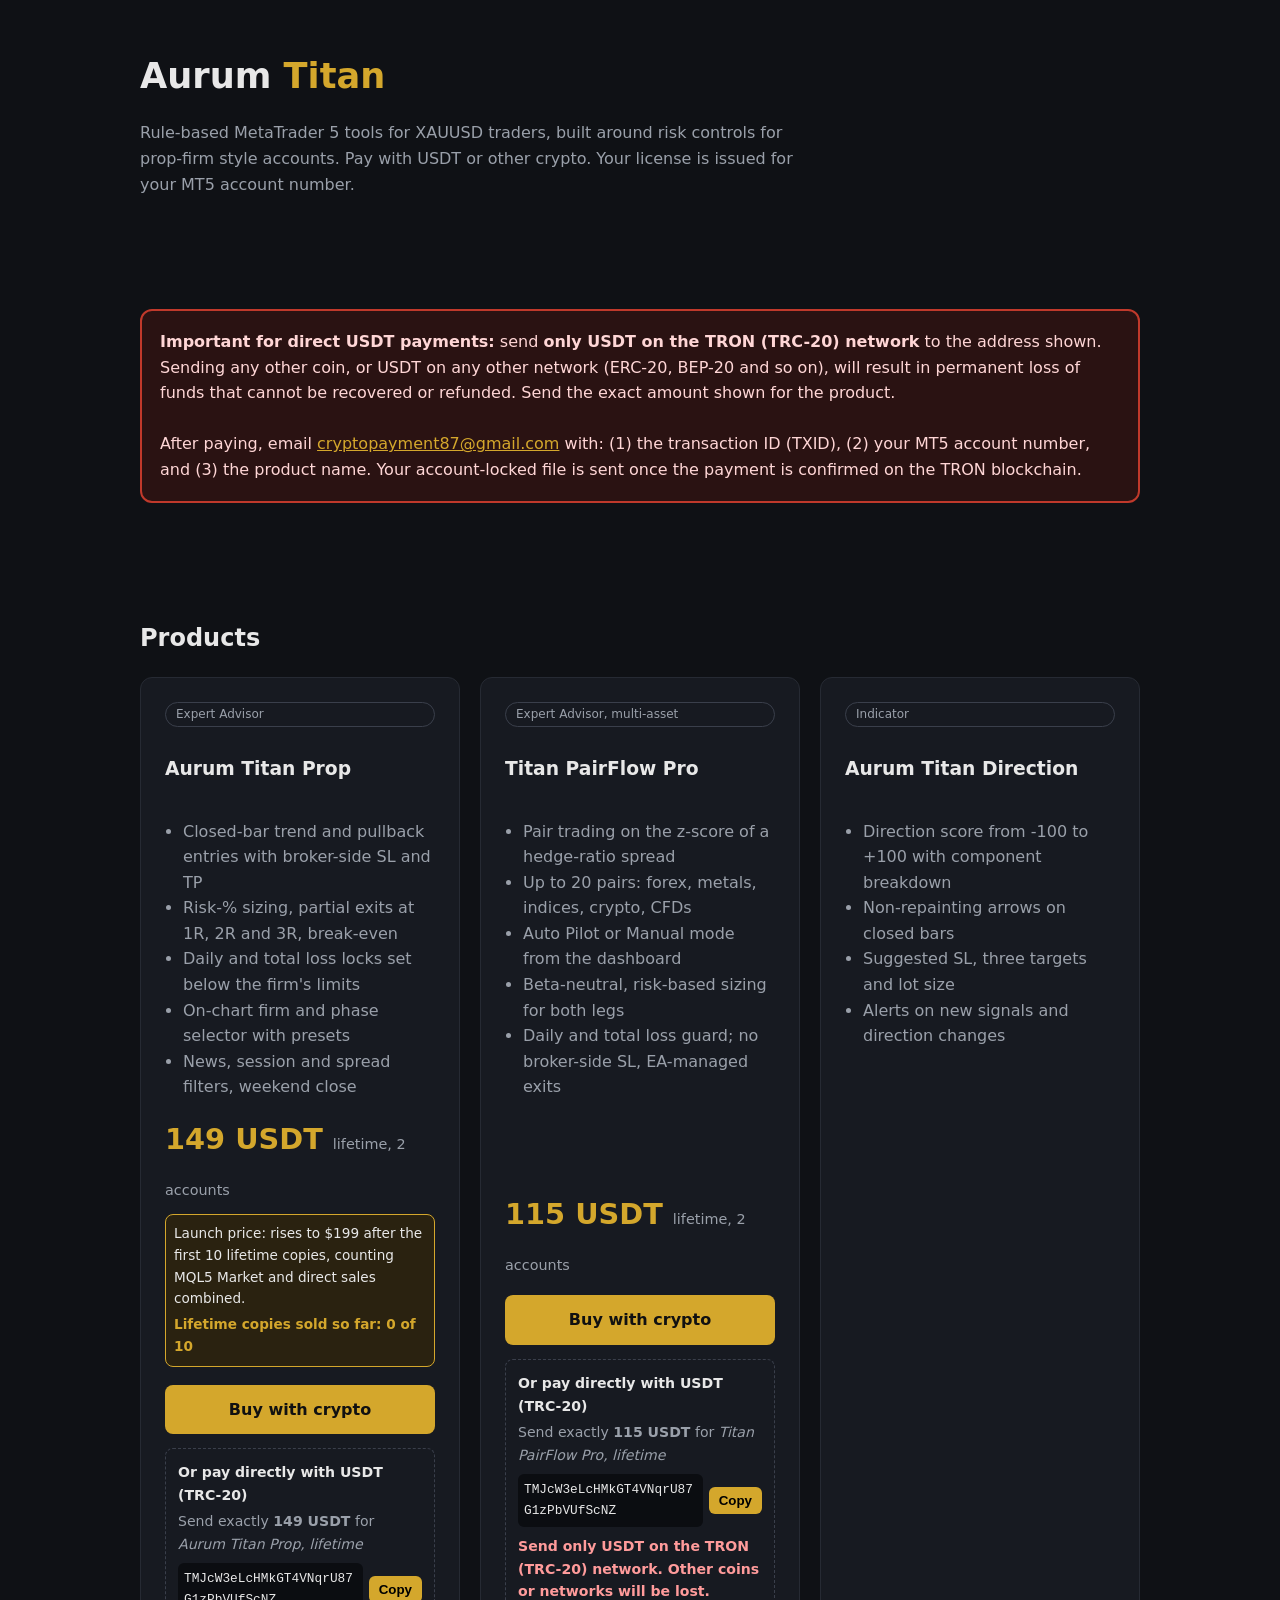
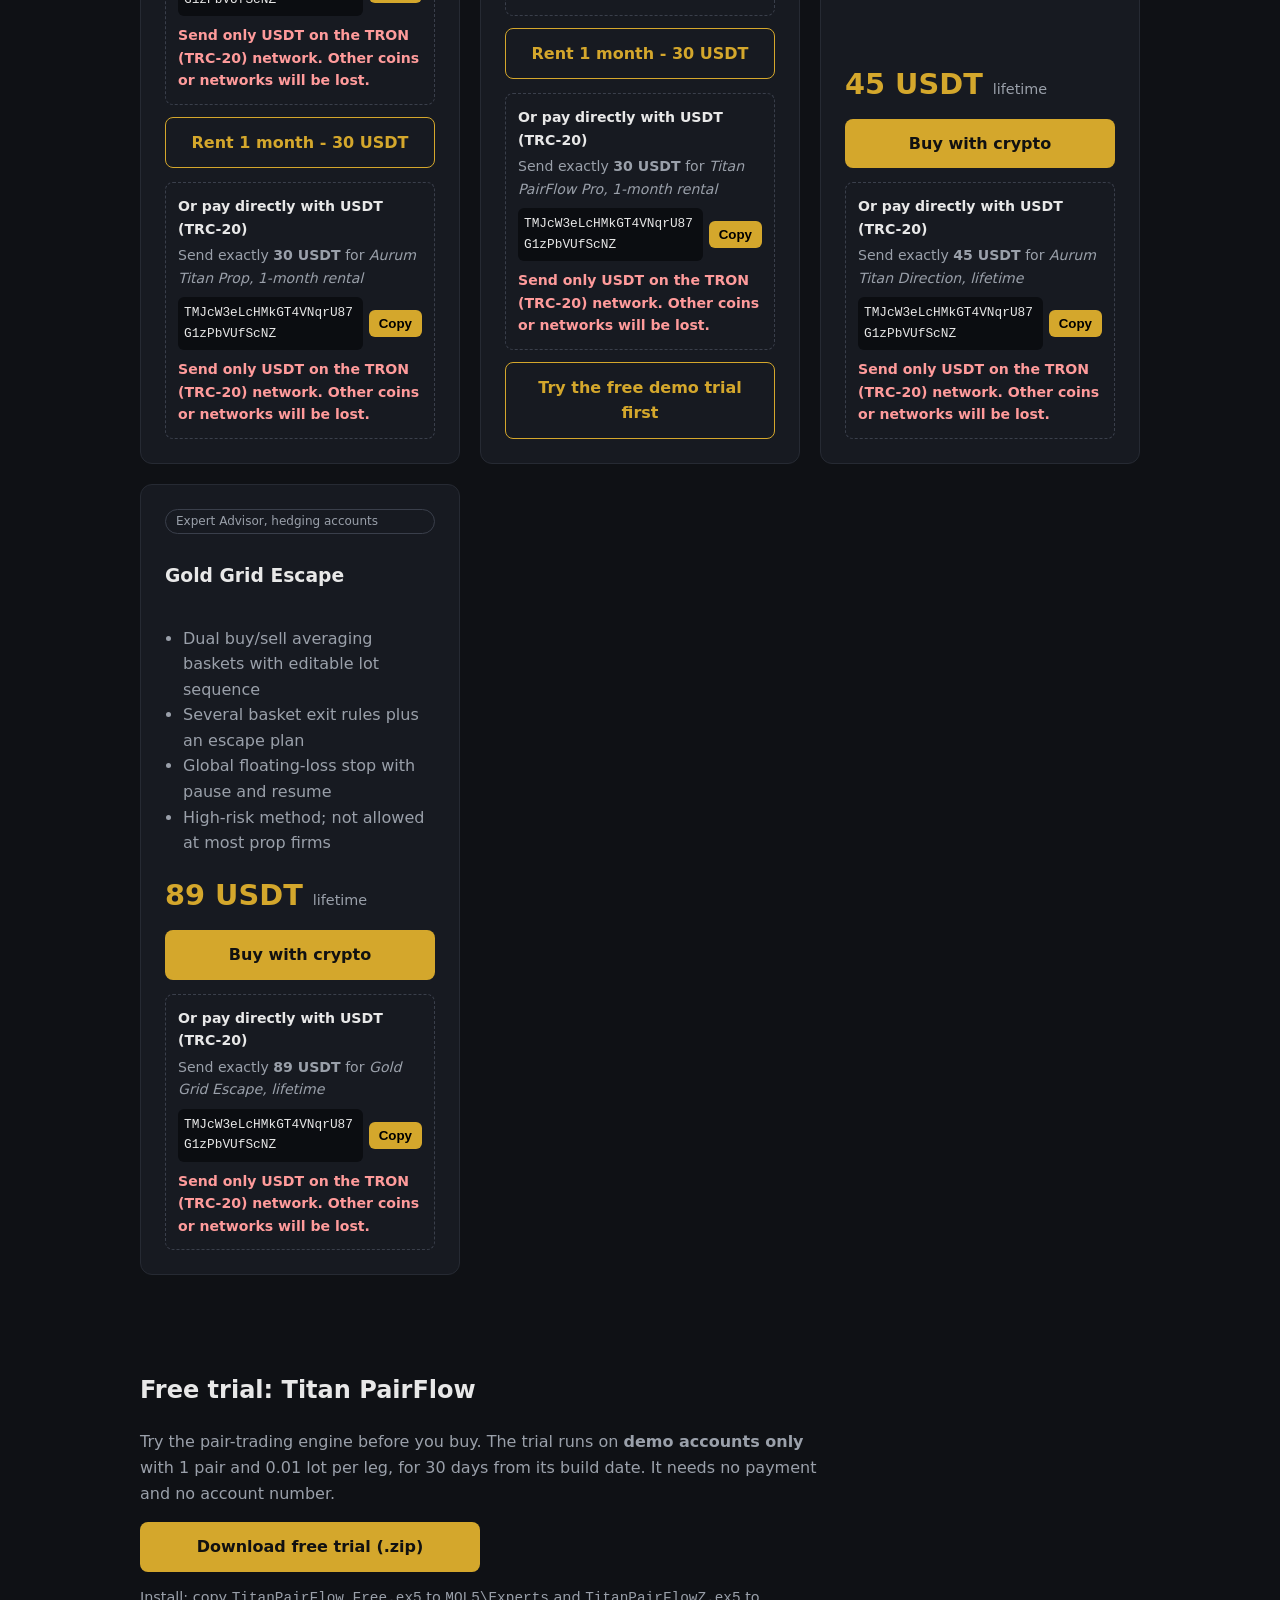
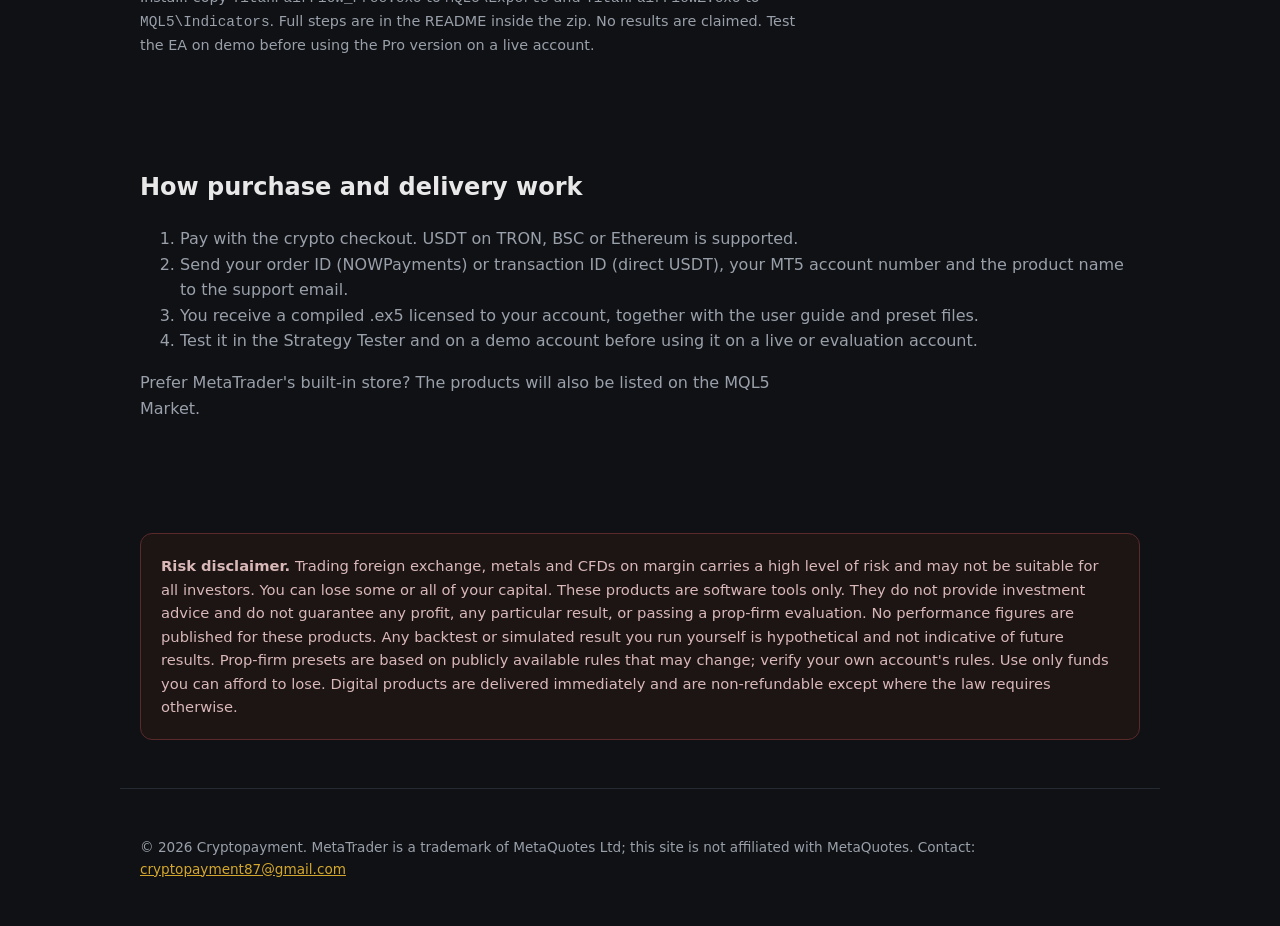
==== index.html @ 3c19d35d "Landing page: Aurum Titan and Titan PairFlow, free trial download" ====
<!DOCTYPE html>
<html lang="en">
<head>
<meta charset="utf-8">
<meta name="viewport" content="width=device-width, initial-scale=1">
<title>Aurum Titan - MetaTrader 5 tools for XAUUSD</title>
<style>
 :root{--bg:#0f1115;--card:#171a21;--gold:#d4a72c;--text:#e8e8e8;--muted:#9aa0aa}
 *{box-sizing:border-box}body{margin:0;font-family:system-ui,-apple-system,Segoe UI,Roboto,sans-serif;background:var(--bg);color:var(--text);line-height:1.6}
 header,section,footer{max-width:1040px;margin:0 auto;padding:48px 20px}
 h1{font-size:2.2rem;margin:0 0 12px}h1 span{color:var(--gold)}h2{margin-top:0}
 .lead{color:var(--muted);max-width:680px}
 .grid{display:grid;grid-template-columns:repeat(auto-fit,minmax(280px,1fr));gap:20px}
 .card{background:var(--card);border:1px solid #262a33;border-radius:12px;padding:24px;display:flex;flex-direction:column}
 .card ul{padding-left:18px;color:var(--muted);flex:1}
 .price{font-size:1.8rem;font-weight:700;color:var(--gold)}.price small{font-size:.9rem;color:var(--muted);font-weight:400}
 .btn{display:block;text-align:center;background:var(--gold);color:#111;font-weight:700;padding:12px;border-radius:8px;text-decoration:none;margin-top:12px}
 .btn.alt{background:transparent;border:1px solid var(--gold);color:var(--gold)}
 .tag{display:inline-block;font-size:.75rem;border:1px solid #3a3f4b;border-radius:99px;padding:2px 10px;color:var(--muted);margin-bottom:8px}
 ol{color:var(--muted)}.risk{background:#1d1414;border:1px solid #5a2a2a;border-radius:12px;padding:20px;color:#d9b8b8;font-size:.92rem}
 footer{color:var(--muted);font-size:.85rem;border-top:1px solid #262a33}

 .usdt{margin-top:14px;padding:12px;border:1px dashed #3a3f4b;border-radius:8px;font-size:.88rem;color:var(--muted)}
 .usdt-h{color:var(--text);font-weight:700;margin-bottom:4px}
 .addr{display:flex;gap:6px;align-items:center;margin:8px 0}
 .addr code{flex:1;word-break:break-all;background:#0b0d11;padding:6px;border-radius:6px;color:var(--text);font-size:.8rem}
 .copy{background:var(--gold);border:0;border-radius:6px;padding:6px 10px;font-weight:700;cursor:pointer}
 .usdt-warn{color:#ff9b9b;font-weight:600}
 .warnbox{background:#2a1212;border:2px solid #c0392b;border-radius:12px;padding:18px;color:#ffd6d6;margin-bottom:20px}
 .launch{font-size:.85rem;color:var(--text);background:#2a2210;border:1px solid var(--gold);border-radius:8px;padding:8px;margin:6px 0}
 .sold{display:block;color:var(--gold);font-weight:700;margin-top:4px}
</style>
</head>
<body>
<header>
 <h1>Aurum <span>Titan</span></h1>
 <p class="lead">Rule-based MetaTrader 5 tools for XAUUSD traders, built around risk controls for prop-firm style accounts. Pay with USDT or other crypto. Your license is issued for your MT5 account number.</p>
</header>

<section>
 <div class="warnbox">
  <strong>Important for direct USDT payments:</strong> send <strong>only USDT on the TRON (TRC-20) network</strong> to the address shown. Sending any other coin, or USDT on any other network (ERC-20, BEP-20 and so on), will result in permanent loss of funds that cannot be recovered or refunded. Send the exact amount shown for the product.
  <br><br>After paying, email <a href="mailto:cryptopayment87@gmail.com" style="color:var(--gold)">cryptopayment87@gmail.com</a> with: (1) the transaction ID (TXID), (2) your MT5 account number, and (3) the product name. Your account-locked file is sent once the payment is confirmed on the TRON blockchain.
 </div>
</section>

<section>
 <h2>Products</h2>
 <div class="grid">
  <div class="card">
   <span class="tag">Expert Advisor</span><h3>Aurum Titan Prop</h3>
   <ul>
    <li>Closed-bar trend and pullback entries with broker-side SL and TP</li>
    <li>Risk-% sizing, partial exits at 1R, 2R and 3R, break-even</li>
    <li>Daily and total loss locks set below the firm's limits</li>
    <li>On-chart firm and phase selector with presets</li>
    <li>News, session and spread filters, weekend close</li>
   </ul>
   <div class="price">149 USDT <small>lifetime, 2 accounts</small></div>
   <div class="launch">Launch price: rises to $199 after the first 10 lifetime copies, counting MQL5 Market and direct sales combined. <span class="sold">Lifetime copies sold so far: 0 of 10</span></div>
   <a class="btn" href="#" data-checkout="PLACEHOLDER_NOWPAYMENTS_ATP_LIFETIME">Buy with crypto</a>
   <div class="usdt">
    <div class="usdt-h">Or pay directly with USDT (TRC-20)</div>
    <div>Send exactly <strong>149 USDT</strong> for <em>Aurum Titan Prop, lifetime</em></div>
    <div class="addr"><code>TMJcW3eLcHMkGT4VNqrU87G1zPbVUfScNZ</code><button type="button" class="copy" data-addr="TMJcW3eLcHMkGT4VNqrU87G1zPbVUfScNZ">Copy</button></div>
    <div class="usdt-warn">Send only USDT on the TRON (TRC-20) network. Other coins or networks will be lost.</div>
   </div>
   <a class="btn alt" href="#" data-checkout="PLACEHOLDER_NOWPAYMENTS_ATP_1M">Rent 1 month - 30 USDT</a>
   <div class="usdt">
    <div class="usdt-h">Or pay directly with USDT (TRC-20)</div>
    <div>Send exactly <strong>30 USDT</strong> for <em>Aurum Titan Prop, 1-month rental</em></div>
    <div class="addr"><code>TMJcW3eLcHMkGT4VNqrU87G1zPbVUfScNZ</code><button type="button" class="copy" data-addr="TMJcW3eLcHMkGT4VNqrU87G1zPbVUfScNZ">Copy</button></div>
    <div class="usdt-warn">Send only USDT on the TRON (TRC-20) network. Other coins or networks will be lost.</div>
   </div>
  </div>
  <div class="card">
   <span class="tag">Expert Advisor, multi-asset</span><h3>Titan PairFlow Pro</h3>
   <ul>
    <li>Pair trading on the z-score of a hedge-ratio spread</li>
    <li>Up to 20 pairs: forex, metals, indices, crypto, CFDs</li>
    <li>Auto Pilot or Manual mode from the dashboard</li>
    <li>Beta-neutral, risk-based sizing for both legs</li>
    <li>Daily and total loss guard; no broker-side SL, EA-managed exits</li>
   </ul>
   <div class="price">115 USDT <small>lifetime, 2 accounts</small></div>
   <a class="btn" href="#" data-checkout="PLACEHOLDER_NOWPAYMENTS_TPF_LIFETIME">Buy with crypto</a>
   <div class="usdt">
    <div class="usdt-h">Or pay directly with USDT (TRC-20)</div>
    <div>Send exactly <strong>115 USDT</strong> for <em>Titan PairFlow Pro, lifetime</em></div>
    <div class="addr"><code>TMJcW3eLcHMkGT4VNqrU87G1zPbVUfScNZ</code><button type="button" class="copy" data-addr="TMJcW3eLcHMkGT4VNqrU87G1zPbVUfScNZ">Copy</button></div>
    <div class="usdt-warn">Send only USDT on the TRON (TRC-20) network. Other coins or networks will be lost.</div>
   </div>
   <a class="btn alt" href="#" data-checkout="PLACEHOLDER_NOWPAYMENTS_TPF_1M">Rent 1 month - 30 USDT</a>
   <div class="usdt">
    <div class="usdt-h">Or pay directly with USDT (TRC-20)</div>
    <div>Send exactly <strong>30 USDT</strong> for <em>Titan PairFlow Pro, 1-month rental</em></div>
    <div class="addr"><code>TMJcW3eLcHMkGT4VNqrU87G1zPbVUfScNZ</code><button type="button" class="copy" data-addr="TMJcW3eLcHMkGT4VNqrU87G1zPbVUfScNZ">Copy</button></div>
    <div class="usdt-warn">Send only USDT on the TRON (TRC-20) network. Other coins or networks will be lost.</div>
   </div>
   <a class="btn alt" href="#free-trial">Try the free demo trial first</a>
  </div>
  <div class="card">
   <span class="tag">Indicator</span><h3>Aurum Titan Direction</h3>
   <ul>
    <li>Direction score from -100 to +100 with component breakdown</li>
    <li>Non-repainting arrows on closed bars</li>
    <li>Suggested SL, three targets and lot size</li>
    <li>Alerts on new signals and direction changes</li>
   </ul>
   <div class="price">45 USDT <small>lifetime</small></div>
   <a class="btn" href="#" data-checkout="PLACEHOLDER_NOWPAYMENTS_ATD_LIFETIME">Buy with crypto</a>
   <div class="usdt">
    <div class="usdt-h">Or pay directly with USDT (TRC-20)</div>
    <div>Send exactly <strong>45 USDT</strong> for <em>Aurum Titan Direction, lifetime</em></div>
    <div class="addr"><code>TMJcW3eLcHMkGT4VNqrU87G1zPbVUfScNZ</code><button type="button" class="copy" data-addr="TMJcW3eLcHMkGT4VNqrU87G1zPbVUfScNZ">Copy</button></div>
    <div class="usdt-warn">Send only USDT on the TRON (TRC-20) network. Other coins or networks will be lost.</div>
   </div>
  </div>
  <div class="card">
   <span class="tag">Expert Advisor, hedging accounts</span><h3>Gold Grid Escape</h3>
   <ul>
    <li>Dual buy/sell averaging baskets with editable lot sequence</li>
    <li>Several basket exit rules plus an escape plan</li>
    <li>Global floating-loss stop with pause and resume</li>
    <li>High-risk method; not allowed at most prop firms</li>
   </ul>
   <div class="price">89 USDT <small>lifetime</small></div>
   <a class="btn" href="#" data-checkout="PLACEHOLDER_NOWPAYMENTS_GGE_LIFETIME">Buy with crypto</a>
   <div class="usdt">
    <div class="usdt-h">Or pay directly with USDT (TRC-20)</div>
    <div>Send exactly <strong>89 USDT</strong> for <em>Gold Grid Escape, lifetime</em></div>
    <div class="addr"><code>TMJcW3eLcHMkGT4VNqrU87G1zPbVUfScNZ</code><button type="button" class="copy" data-addr="TMJcW3eLcHMkGT4VNqrU87G1zPbVUfScNZ">Copy</button></div>
    <div class="usdt-warn">Send only USDT on the TRON (TRC-20) network. Other coins or networks will be lost.</div>
   </div>
  </div>
 </div>
</section>

<section id="free-trial">
 <h2>Free trial: Titan PairFlow</h2>
 <p class="lead">Try the pair-trading engine before you buy. The trial runs on <strong>demo accounts only</strong> with 1 pair and 0.01 lot per leg, for 30 days from its build date. It needs no payment and no account number.</p>
 <a class="btn" style="max-width:340px" href="downloads/TitanPairFlow_Free_v1.00.zip" download>Download free trial (.zip)</a>
 <p class="lead" style="font-size:.9rem">Install: copy <code>TitanPairFlow_Free.ex5</code> to <code>MQL5\Experts</code> and <code>TitanPairFlowZ.ex5</code> to <code>MQL5\Indicators</code>. Full steps are in the README inside the zip. No results are claimed. Test the EA on demo before using the Pro version on a live account.</p>
</section>

<section>
 <h2>How purchase and delivery work</h2>
 <ol>
  <li>Pay with the crypto checkout. USDT on TRON, BSC or Ethereum is supported.</li>
  <li>Send your order ID (NOWPayments) or transaction ID (direct USDT), your MT5 account number and the product name to the support email.</li>
  <li>You receive a compiled .ex5 licensed to your account, together with the user guide and preset files.</li>
  <li>Test it in the Strategy Tester and on a demo account before using it on a live or evaluation account.</li>
 </ol>
 <p class="lead">Prefer MetaTrader's built-in store? The products will also be listed on the MQL5 Market.</p>
</section>

<section>
 <div class="risk">
  <strong>Risk disclaimer.</strong> Trading foreign exchange, metals and CFDs on margin carries a high level of risk and may not be suitable for all investors. You can lose some or all of your capital. These products are software tools only. They do not provide investment advice and do not guarantee any profit, any particular result, or passing a prop-firm evaluation. No performance figures are published for these products. Any backtest or simulated result you run yourself is hypothetical and not indicative of future results. Prop-firm presets are based on publicly available rules that may change; verify your own account's rules. Use only funds you can afford to lose. Digital products are delivered immediately and are non-refundable except where the law requires otherwise.
 </div>
</section>

<footer>
 &copy; 2026 Cryptopayment. MetaTrader is a trademark of MetaQuotes Ltd; this site is not affiliated with MetaQuotes. Contact: <a href="mailto:cryptopayment87@gmail.com" style="color:var(--gold)">cryptopayment87@gmail.com</a>
</footer>
<script>
document.querySelectorAll('.copy').forEach(function(b){b.addEventListener('click',function(){
 var a=b.getAttribute('data-addr');
 var done=function(){b.textContent='Copied';setTimeout(function(){b.textContent='Copy'},1500)};
 if(navigator.clipboard){navigator.clipboard.writeText(a).then(done,function(){prompt('Copy this address:',a)})}else{prompt('Copy this address:',a)}
})});
</script>
</body>
</html>
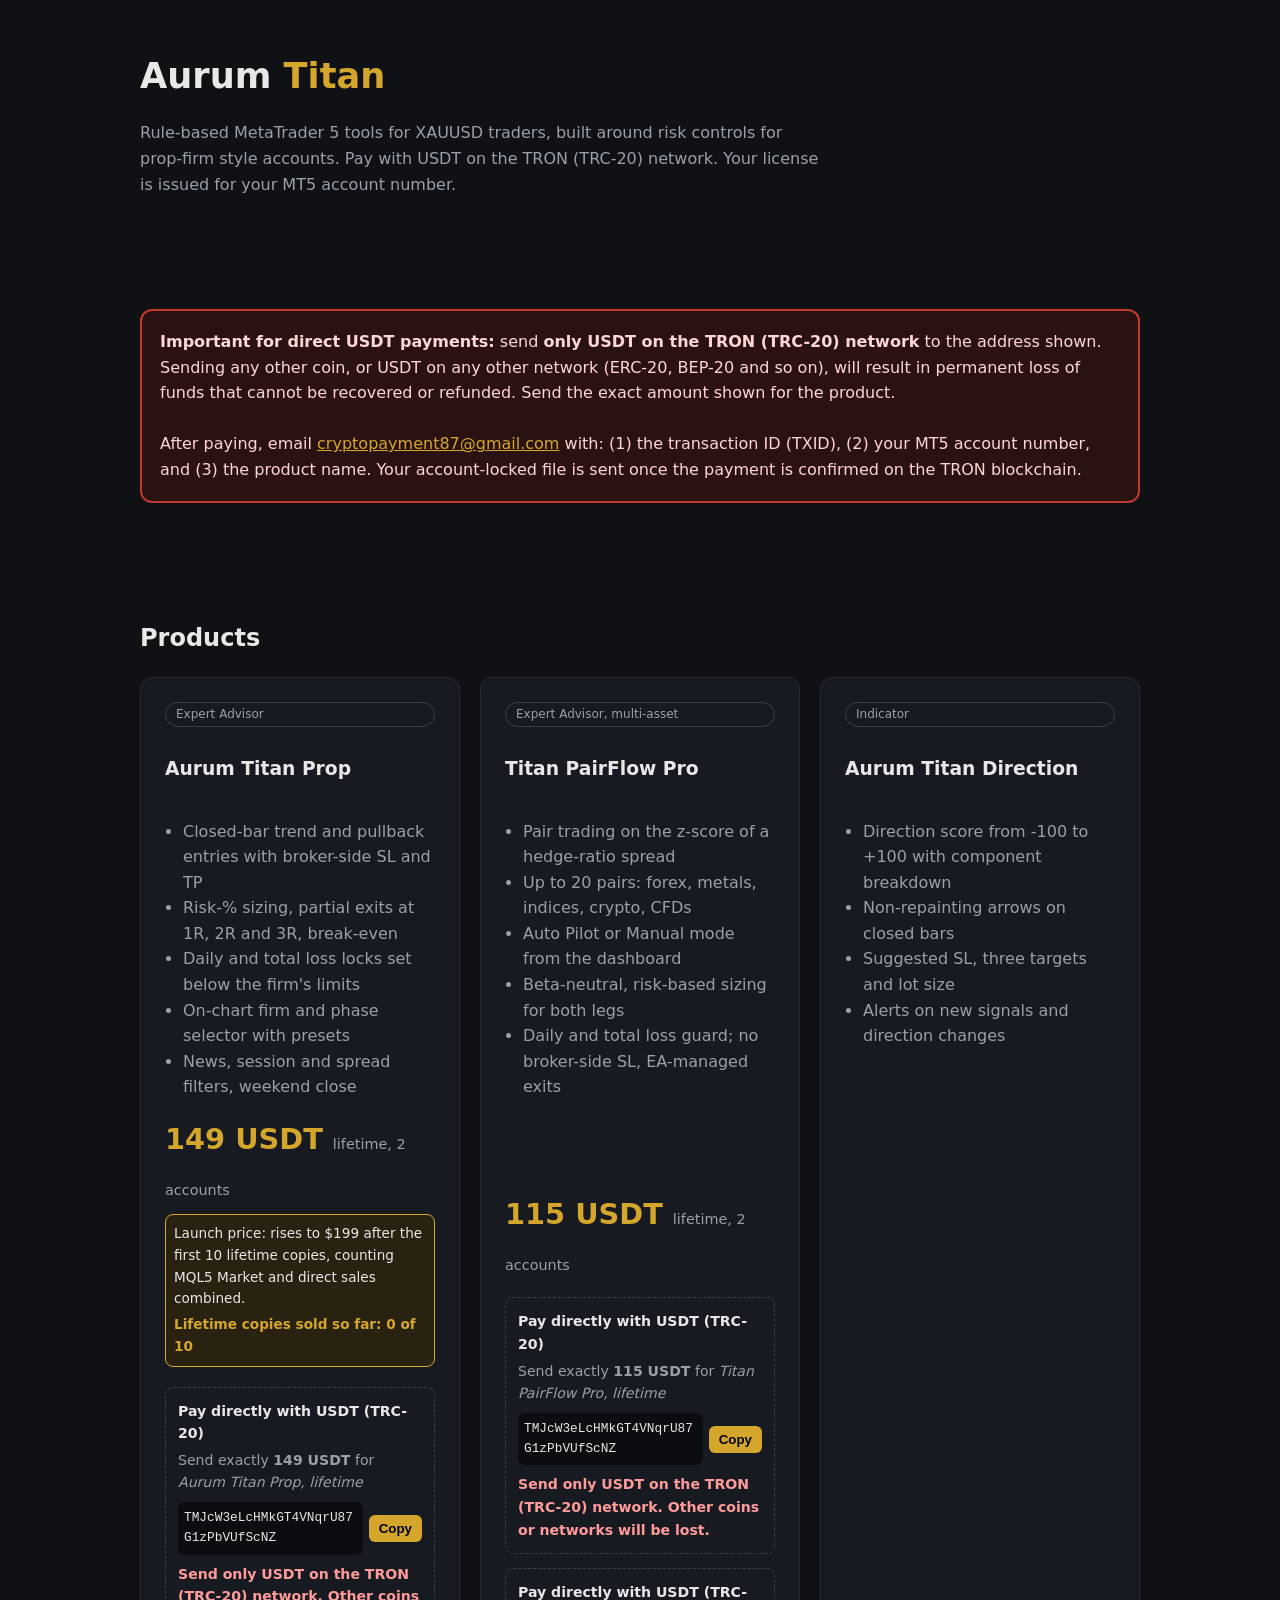
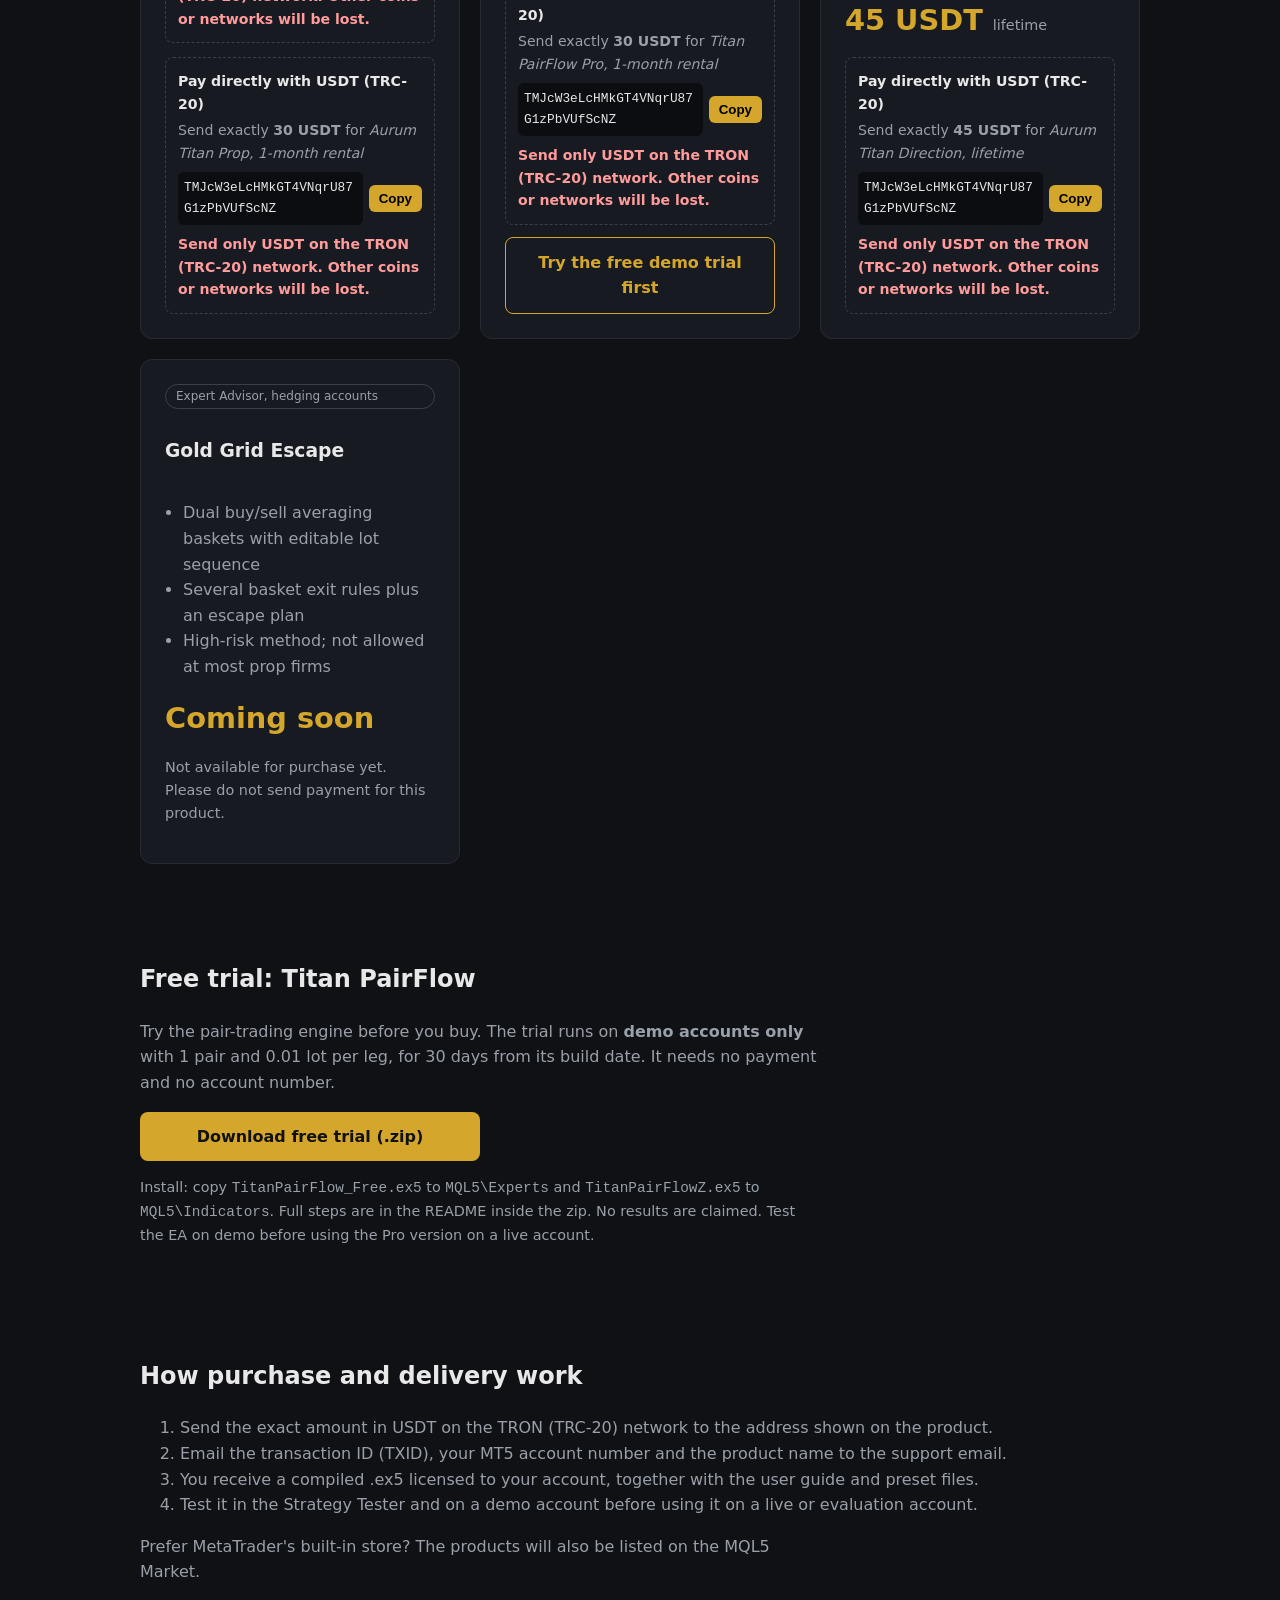
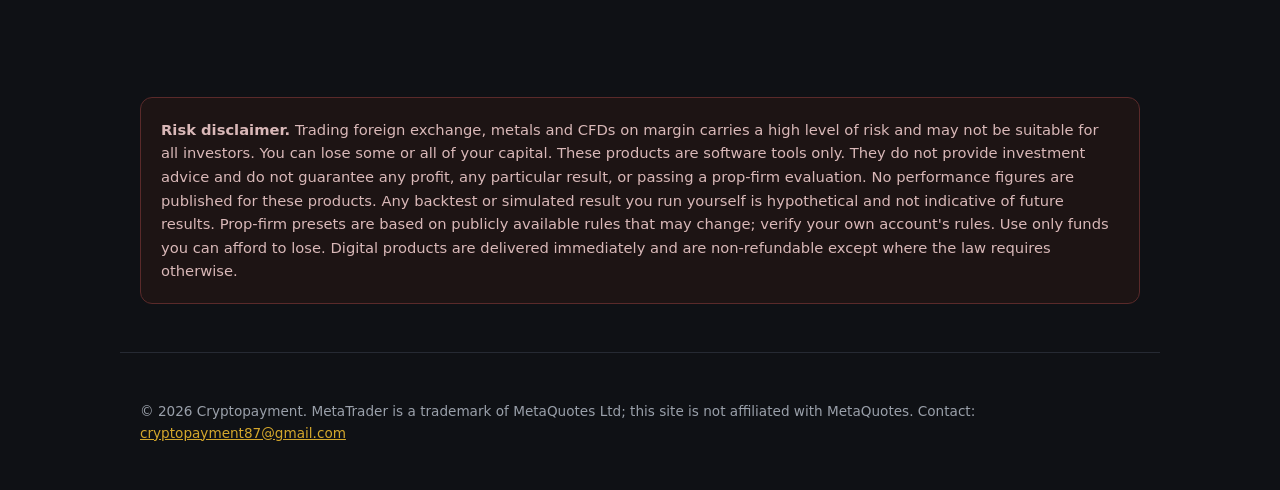
==== commit 5a79672c: "Hide NOWPayments placeholders, TRC-20 only; Gold Grid Escape coming soon" ====
--- a/index.html
+++ b/index.html
@@ -34,7 +34,7 @@
 <body>
 <header>
  <h1>Aurum <span>Titan</span></h1>
- <p class="lead">Rule-based MetaTrader 5 tools for XAUUSD traders, built around risk controls for prop-firm style accounts. Pay with USDT or other crypto. Your license is issued for your MT5 account number.</p>
+ <p class="lead">Rule-based MetaTrader 5 tools for XAUUSD traders, built around risk controls for prop-firm style accounts. Pay with USDT on the TRON (TRC-20) network. Your license is issued for your MT5 account number.</p>
 </header>
 
 <section>
@@ -58,16 +58,14 @@
    </ul>
    <div class="price">149 USDT <small>lifetime, 2 accounts</small></div>
    <div class="launch">Launch price: rises to $199 after the first 10 lifetime copies, counting MQL5 Market and direct sales combined. <span class="sold">Lifetime copies sold so far: 0 of 10</span></div>
-   <a class="btn" href="#" data-checkout="PLACEHOLDER_NOWPAYMENTS_ATP_LIFETIME">Buy with crypto</a>
    <div class="usdt">
-    <div class="usdt-h">Or pay directly with USDT (TRC-20)</div>
+    <div class="usdt-h">Pay directly with USDT (TRC-20)</div>
     <div>Send exactly <strong>149 USDT</strong> for <em>Aurum Titan Prop, lifetime</em></div>
     <div class="addr"><code>TMJcW3eLcHMkGT4VNqrU87G1zPbVUfScNZ</code><button type="button" class="copy" data-addr="TMJcW3eLcHMkGT4VNqrU87G1zPbVUfScNZ">Copy</button></div>
     <div class="usdt-warn">Send only USDT on the TRON (TRC-20) network. Other coins or networks will be lost.</div>
    </div>
-   <a class="btn alt" href="#" data-checkout="PLACEHOLDER_NOWPAYMENTS_ATP_1M">Rent 1 month - 30 USDT</a>
    <div class="usdt">
-    <div class="usdt-h">Or pay directly with USDT (TRC-20)</div>
+    <div class="usdt-h">Pay directly with USDT (TRC-20)</div>
     <div>Send exactly <strong>30 USDT</strong> for <em>Aurum Titan Prop, 1-month rental</em></div>
     <div class="addr"><code>TMJcW3eLcHMkGT4VNqrU87G1zPbVUfScNZ</code><button type="button" class="copy" data-addr="TMJcW3eLcHMkGT4VNqrU87G1zPbVUfScNZ">Copy</button></div>
     <div class="usdt-warn">Send only USDT on the TRON (TRC-20) network. Other coins or networks will be lost.</div>
@@ -83,16 +81,14 @@
     <li>Daily and total loss guard; no broker-side SL, EA-managed exits</li>
    </ul>
    <div class="price">115 USDT <small>lifetime, 2 accounts</small></div>
-   <a class="btn" href="#" data-checkout="PLACEHOLDER_NOWPAYMENTS_TPF_LIFETIME">Buy with crypto</a>
    <div class="usdt">
-    <div class="usdt-h">Or pay directly with USDT (TRC-20)</div>
+    <div class="usdt-h">Pay directly with USDT (TRC-20)</div>
     <div>Send exactly <strong>115 USDT</strong> for <em>Titan PairFlow Pro, lifetime</em></div>
     <div class="addr"><code>TMJcW3eLcHMkGT4VNqrU87G1zPbVUfScNZ</code><button type="button" class="copy" data-addr="TMJcW3eLcHMkGT4VNqrU87G1zPbVUfScNZ">Copy</button></div>
     <div class="usdt-warn">Send only USDT on the TRON (TRC-20) network. Other coins or networks will be lost.</div>
    </div>
-   <a class="btn alt" href="#" data-checkout="PLACEHOLDER_NOWPAYMENTS_TPF_1M">Rent 1 month - 30 USDT</a>
    <div class="usdt">
-    <div class="usdt-h">Or pay directly with USDT (TRC-20)</div>
+    <div class="usdt-h">Pay directly with USDT (TRC-20)</div>
     <div>Send exactly <strong>30 USDT</strong> for <em>Titan PairFlow Pro, 1-month rental</em></div>
     <div class="addr"><code>TMJcW3eLcHMkGT4VNqrU87G1zPbVUfScNZ</code><button type="button" class="copy" data-addr="TMJcW3eLcHMkGT4VNqrU87G1zPbVUfScNZ">Copy</button></div>
     <div class="usdt-warn">Send only USDT on the TRON (TRC-20) network. Other coins or networks will be lost.</div>
@@ -108,9 +104,8 @@
     <li>Alerts on new signals and direction changes</li>
    </ul>
    <div class="price">45 USDT <small>lifetime</small></div>
-   <a class="btn" href="#" data-checkout="PLACEHOLDER_NOWPAYMENTS_ATD_LIFETIME">Buy with crypto</a>
    <div class="usdt">
-    <div class="usdt-h">Or pay directly with USDT (TRC-20)</div>
+    <div class="usdt-h">Pay directly with USDT (TRC-20)</div>
     <div>Send exactly <strong>45 USDT</strong> for <em>Aurum Titan Direction, lifetime</em></div>
     <div class="addr"><code>TMJcW3eLcHMkGT4VNqrU87G1zPbVUfScNZ</code><button type="button" class="copy" data-addr="TMJcW3eLcHMkGT4VNqrU87G1zPbVUfScNZ">Copy</button></div>
     <div class="usdt-warn">Send only USDT on the TRON (TRC-20) network. Other coins or networks will be lost.</div>
@@ -121,17 +116,10 @@
    <ul>
     <li>Dual buy/sell averaging baskets with editable lot sequence</li>
     <li>Several basket exit rules plus an escape plan</li>
-    <li>Global floating-loss stop with pause and resume</li>
     <li>High-risk method; not allowed at most prop firms</li>
    </ul>
-   <div class="price">89 USDT <small>lifetime</small></div>
-   <a class="btn" href="#" data-checkout="PLACEHOLDER_NOWPAYMENTS_GGE_LIFETIME">Buy with crypto</a>
-   <div class="usdt">
-    <div class="usdt-h">Or pay directly with USDT (TRC-20)</div>
-    <div>Send exactly <strong>89 USDT</strong> for <em>Gold Grid Escape, lifetime</em></div>
-    <div class="addr"><code>TMJcW3eLcHMkGT4VNqrU87G1zPbVUfScNZ</code><button type="button" class="copy" data-addr="TMJcW3eLcHMkGT4VNqrU87G1zPbVUfScNZ">Copy</button></div>
-    <div class="usdt-warn">Send only USDT on the TRON (TRC-20) network. Other coins or networks will be lost.</div>
-   </div>
+   <div class="price">Coming soon</div>
+   <p style="color:var(--muted);font-size:.9rem">Not available for purchase yet. Please do not send payment for this product.</p>
   </div>
  </div>
 </section>
@@ -146,8 +134,8 @@
 <section>
  <h2>How purchase and delivery work</h2>
  <ol>
-  <li>Pay with the crypto checkout. USDT on TRON, BSC or Ethereum is supported.</li>
-  <li>Send your order ID (NOWPayments) or transaction ID (direct USDT), your MT5 account number and the product name to the support email.</li>
+  <li>Send the exact amount in USDT on the TRON (TRC-20) network to the address shown on the product.</li>
+  <li>Email the transaction ID (TXID), your MT5 account number and the product name to the support email.</li>
   <li>You receive a compiled .ex5 licensed to your account, together with the user guide and preset files.</li>
   <li>Test it in the Strategy Tester and on a demo account before using it on a live or evaluation account.</li>
  </ol>
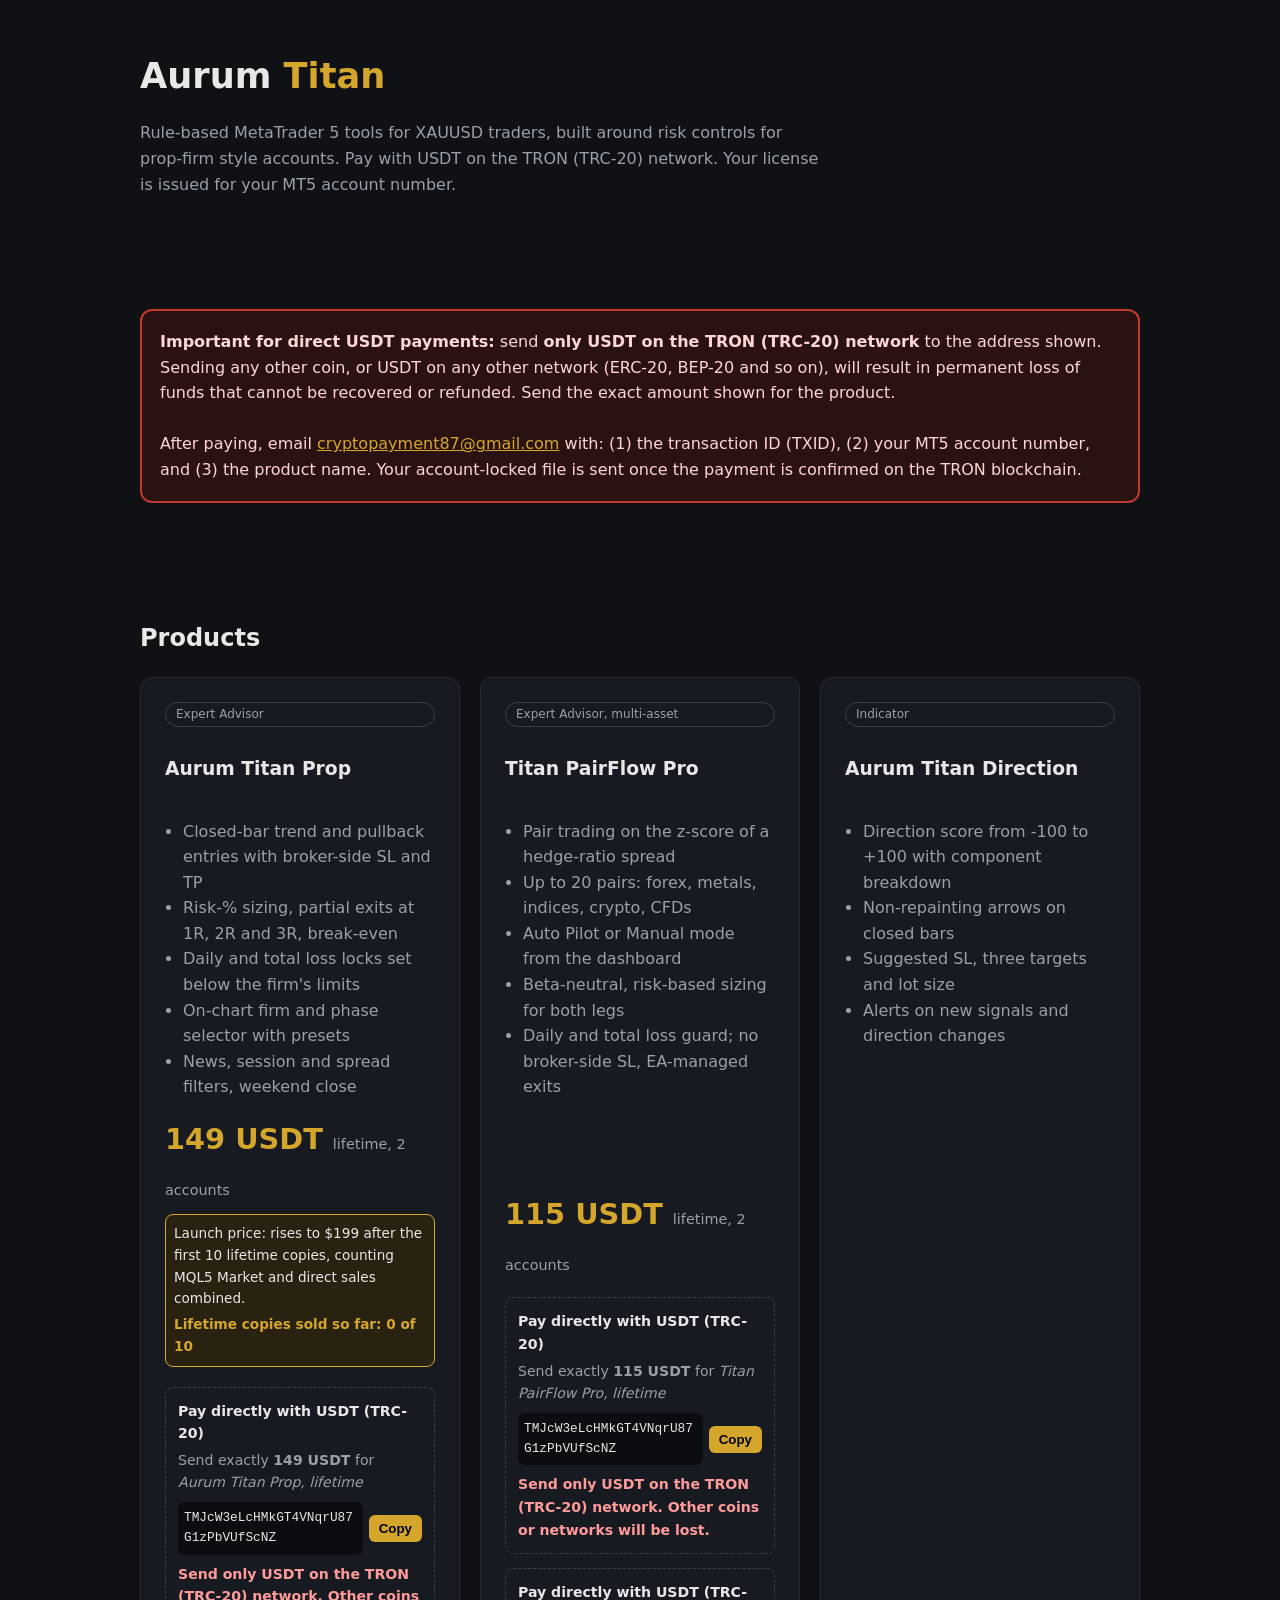
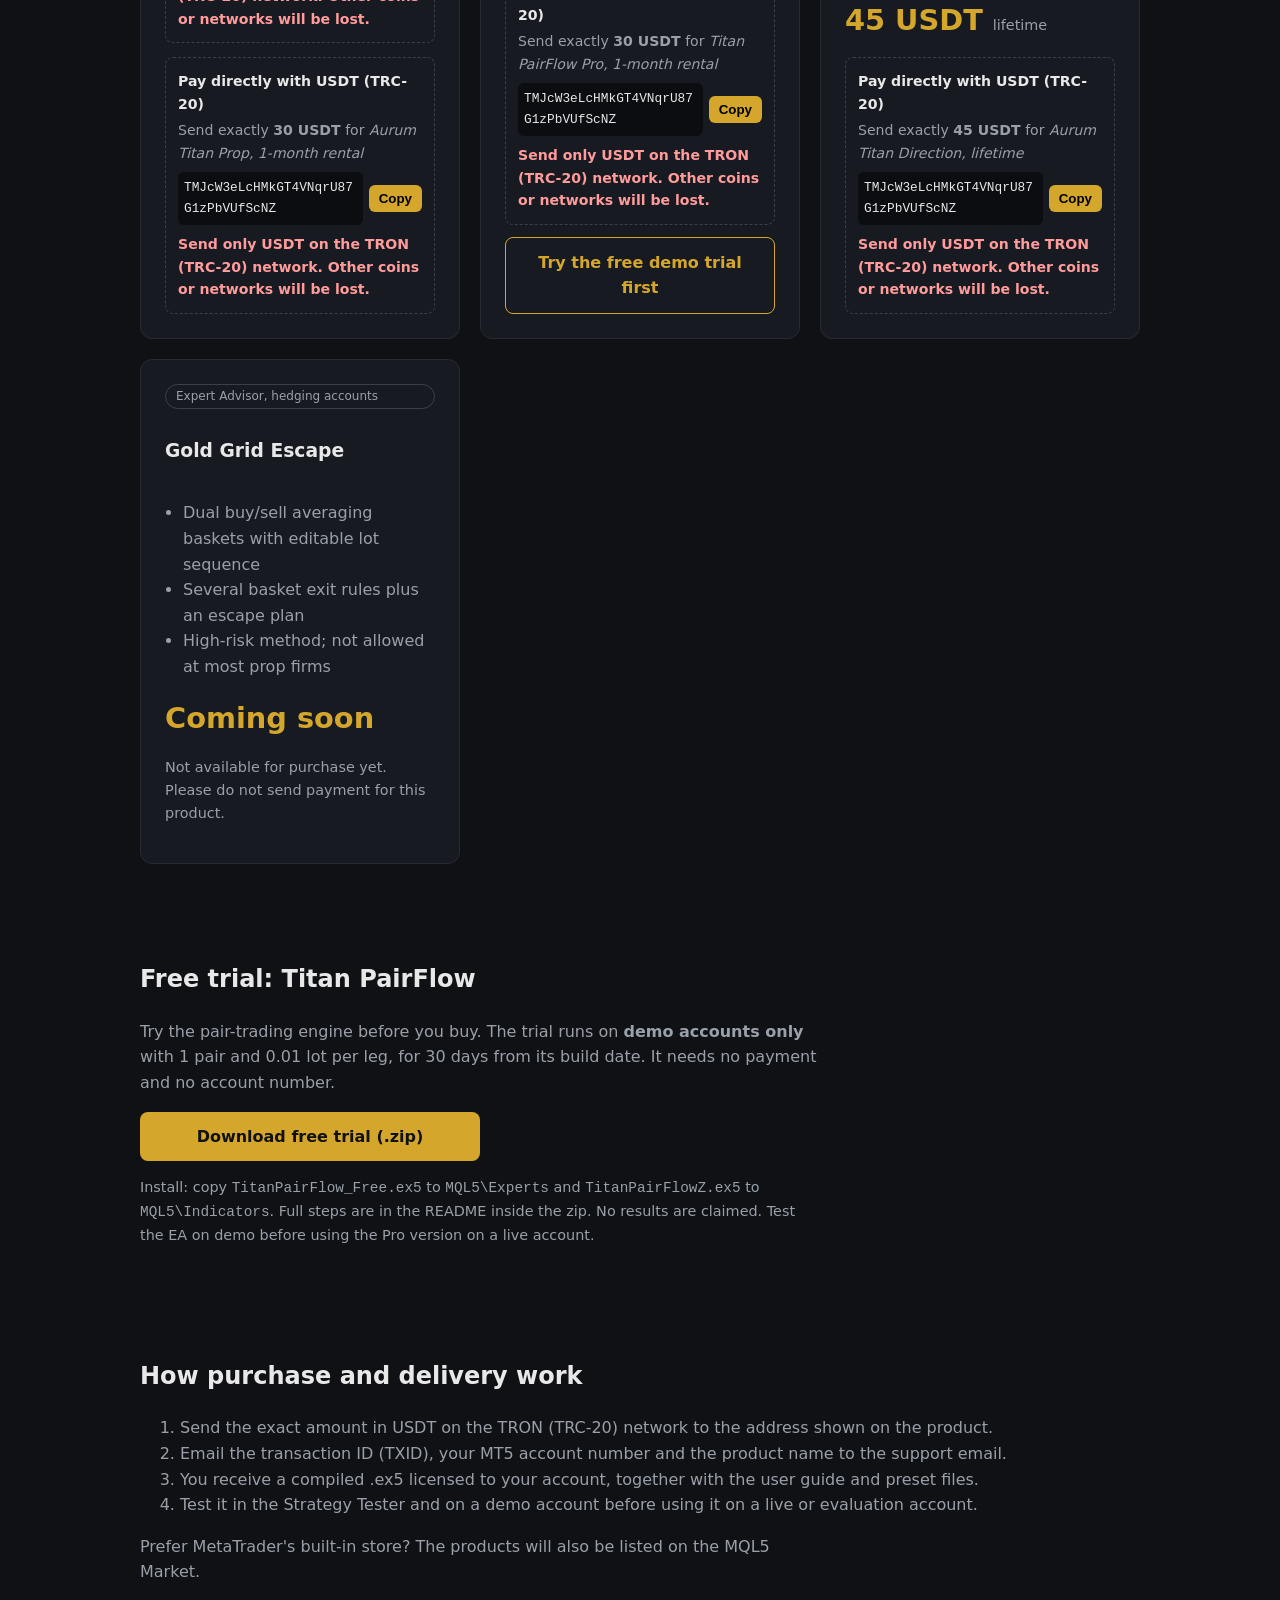
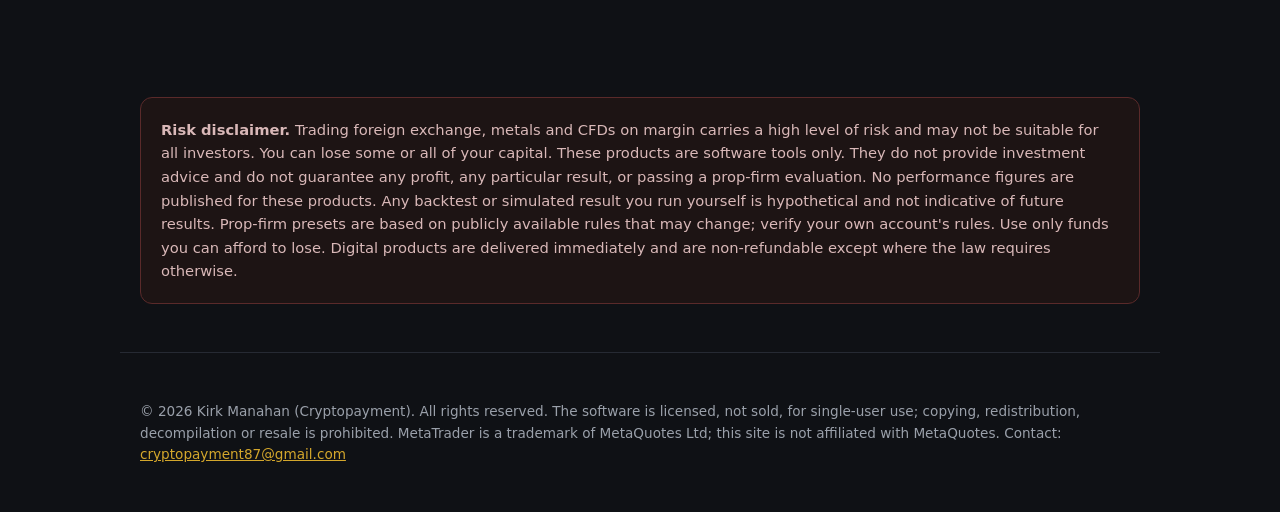
==== commit c5cdc3ce: "Footer copyright notice; free trial zip rebuilt with copyright metadata and EULA" ====
--- a/index.html
+++ b/index.html
@@ -149,7 +149,7 @@
 </section>
 
 <footer>
- &copy; 2026 Cryptopayment. MetaTrader is a trademark of MetaQuotes Ltd; this site is not affiliated with MetaQuotes. Contact: <a href="mailto:cryptopayment87@gmail.com" style="color:var(--gold)">cryptopayment87@gmail.com</a>
+ &copy; 2026 Kirk Manahan (Cryptopayment). All rights reserved. The software is licensed, not sold, for single-user use; copying, redistribution, decompilation or resale is prohibited. MetaTrader is a trademark of MetaQuotes Ltd; this site is not affiliated with MetaQuotes. Contact: <a href="mailto:cryptopayment87@gmail.com" style="color:var(--gold)">cryptopayment87@gmail.com</a>
 </footer>
 <script>
 document.querySelectorAll('.copy').forEach(function(b){b.addEventListener('click',function(){
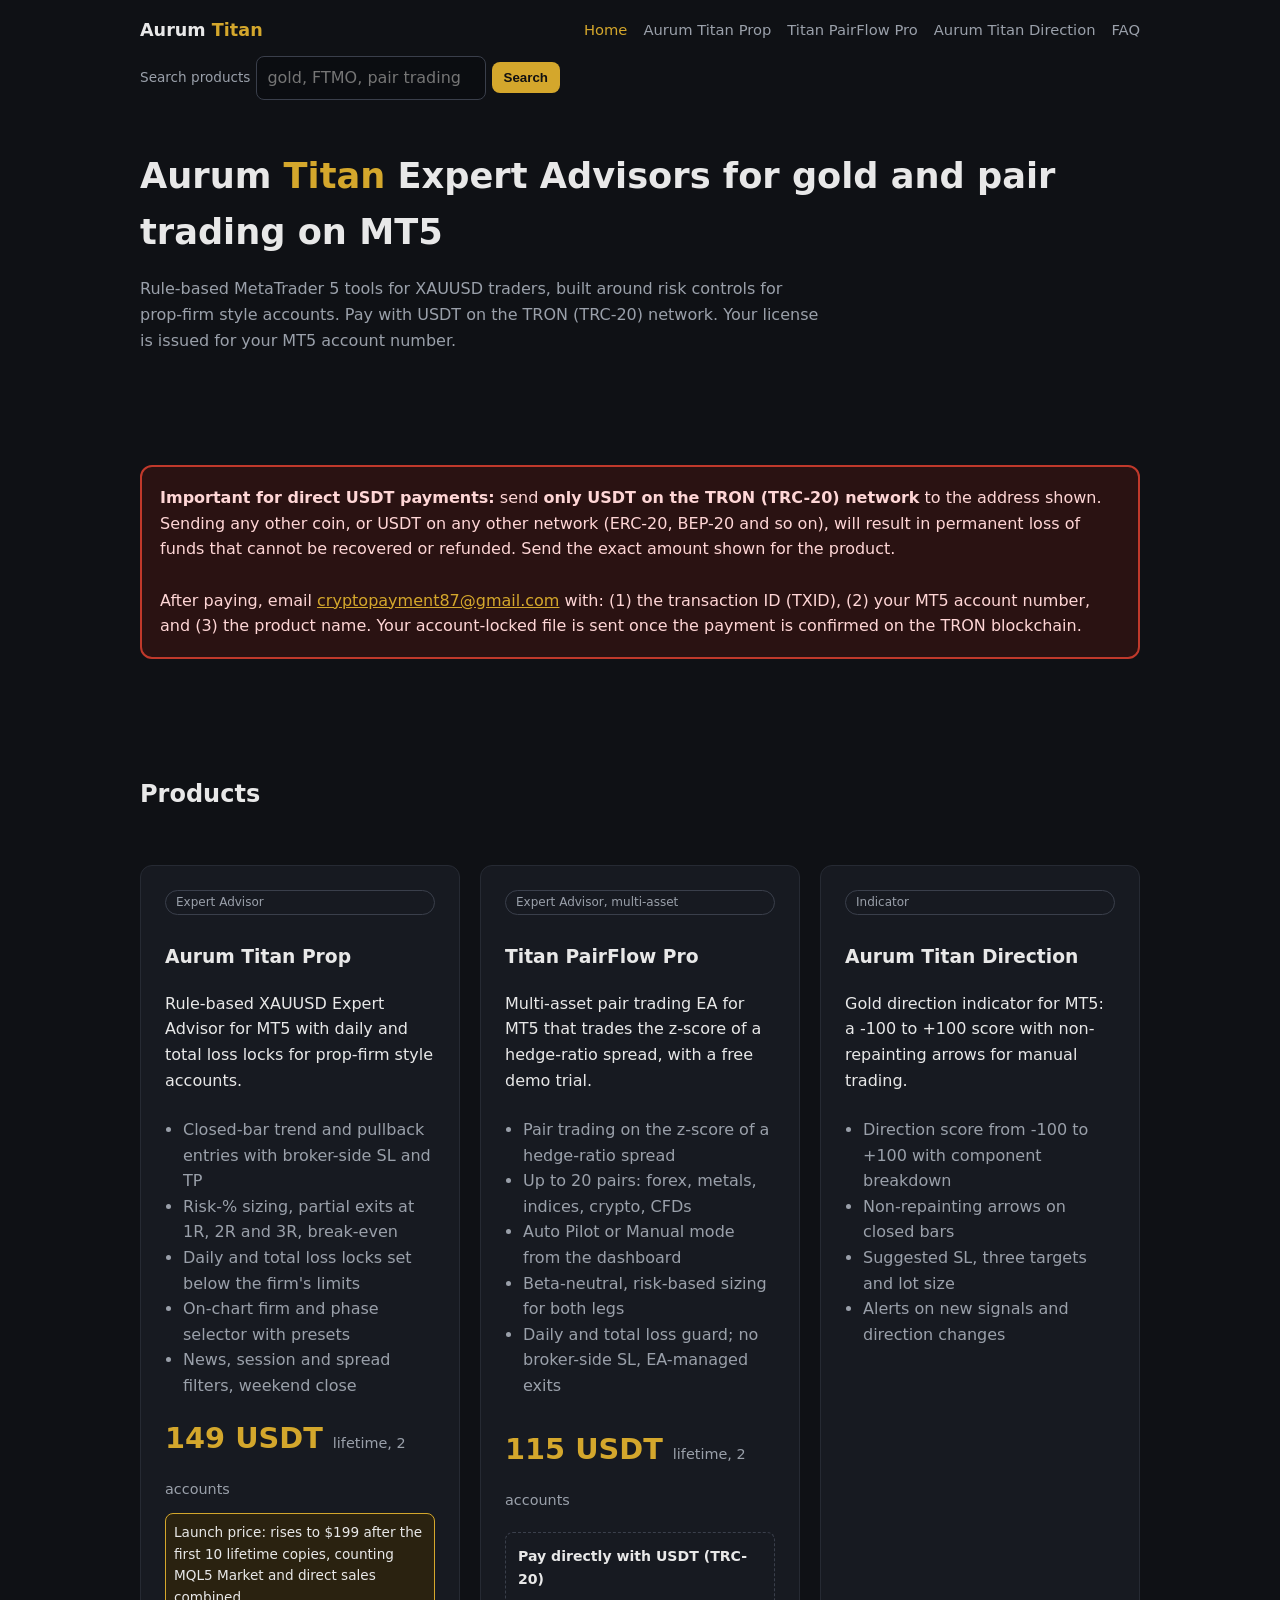
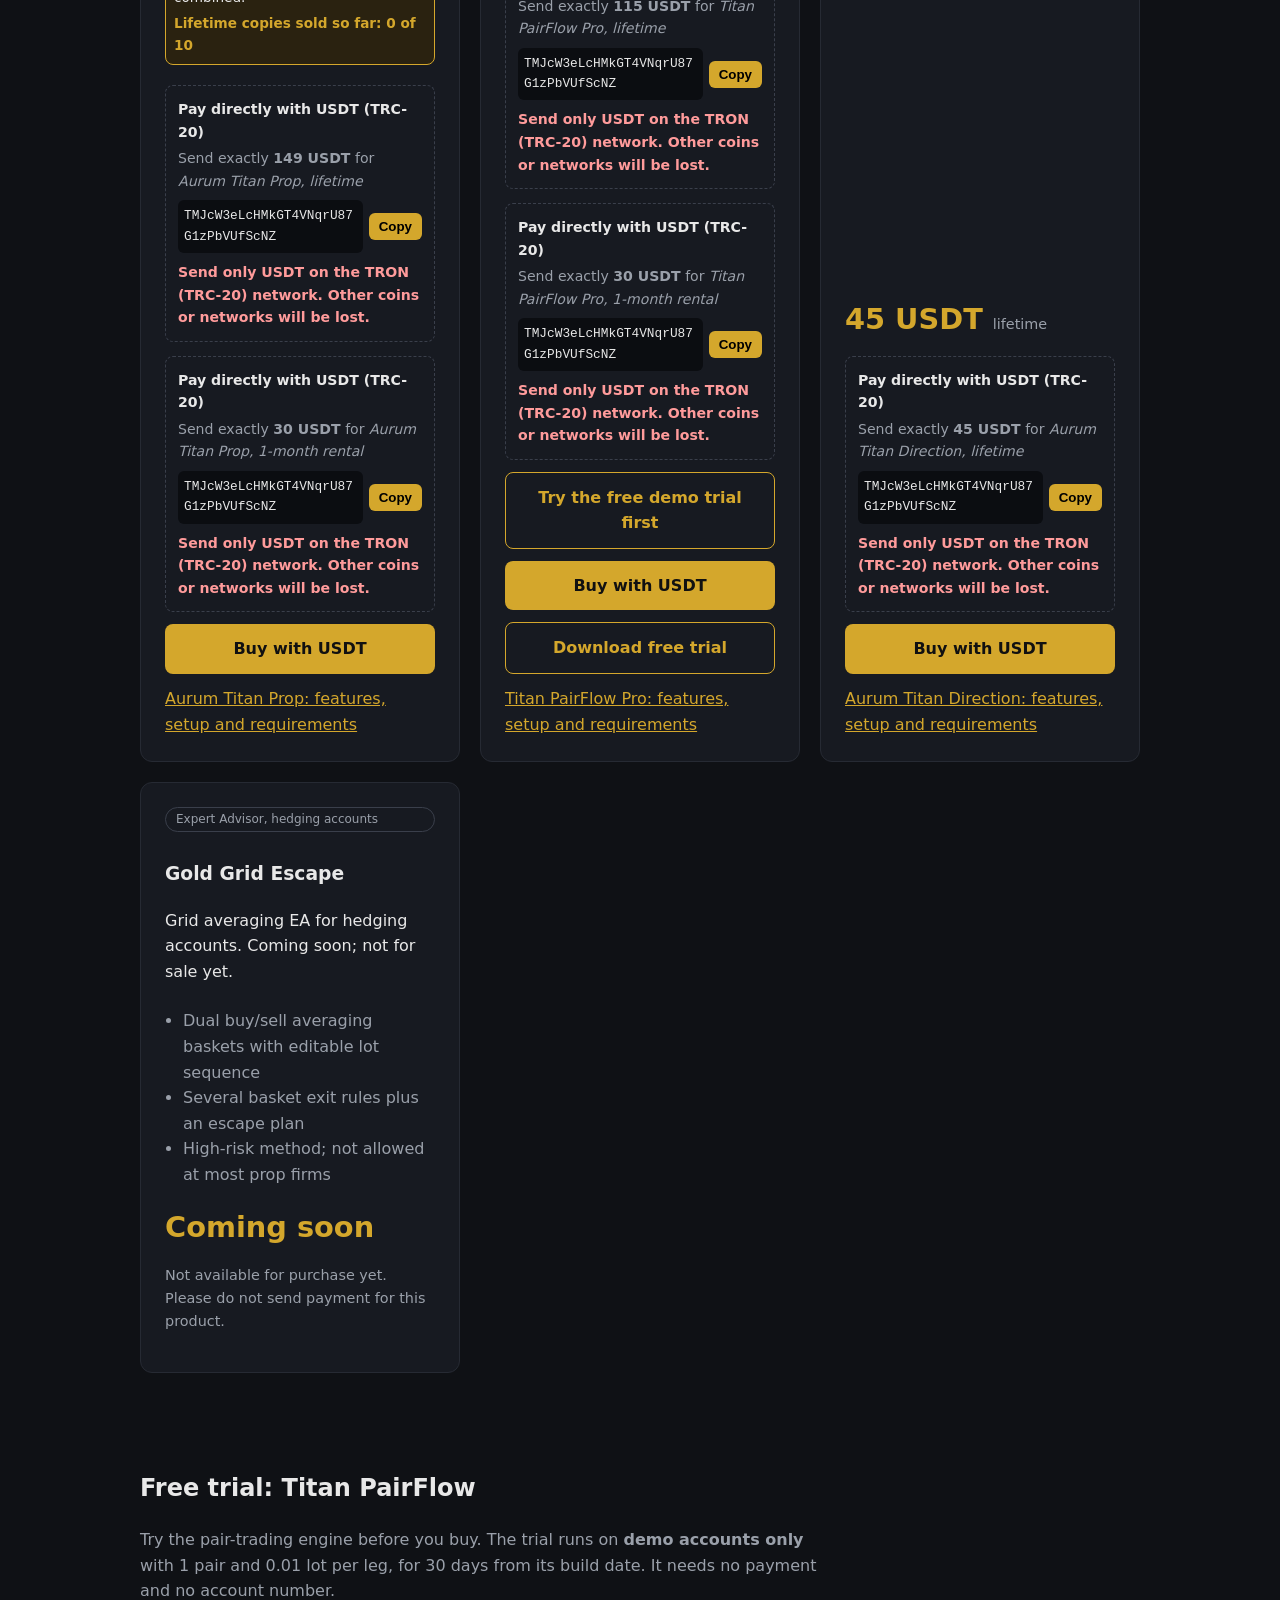
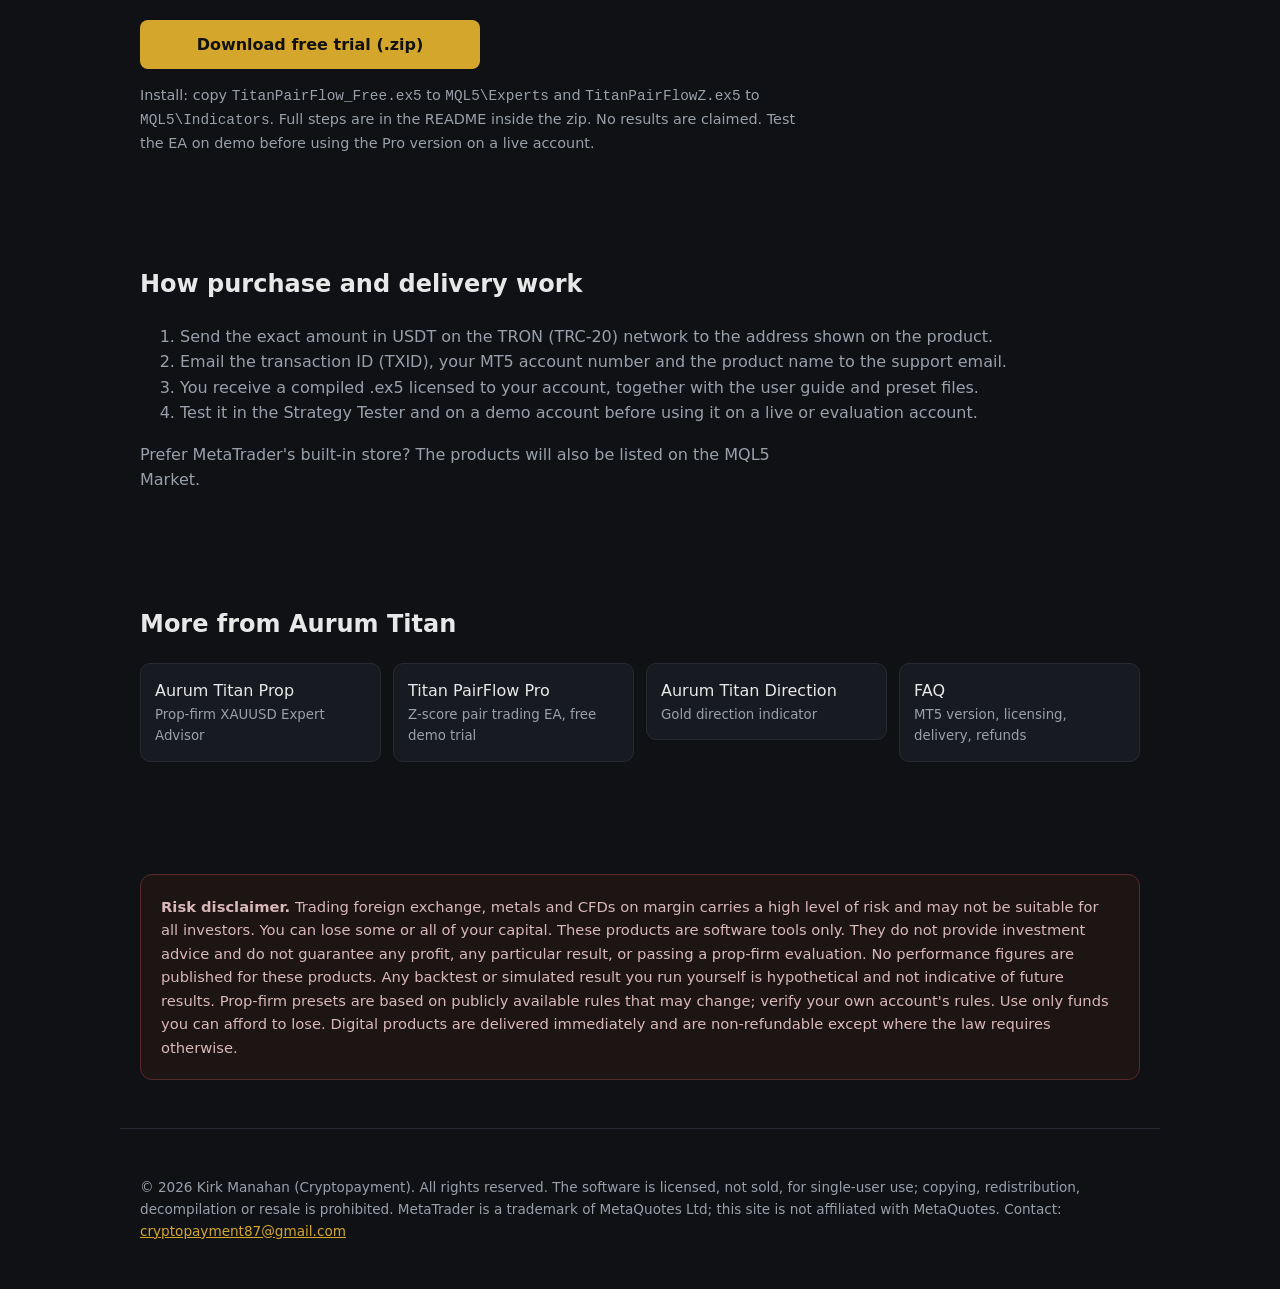
==== commit e6637a1a: "SEO: product pages, FAQ, structured data, sitemap, robots; product search on all pages" ====
--- a/index.html
+++ b/index.html
@@ -3,37 +3,195 @@
 <head>
 <meta charset="utf-8">
 <meta name="viewport" content="width=device-width, initial-scale=1">
-<title>Aurum Titan - MetaTrader 5 tools for XAUUSD</title>
-<style>
- :root{--bg:#0f1115;--card:#171a21;--gold:#d4a72c;--text:#e8e8e8;--muted:#9aa0aa}
- *{box-sizing:border-box}body{margin:0;font-family:system-ui,-apple-system,Segoe UI,Roboto,sans-serif;background:var(--bg);color:var(--text);line-height:1.6}
- header,section,footer{max-width:1040px;margin:0 auto;padding:48px 20px}
- h1{font-size:2.2rem;margin:0 0 12px}h1 span{color:var(--gold)}h2{margin-top:0}
- .lead{color:var(--muted);max-width:680px}
- .grid{display:grid;grid-template-columns:repeat(auto-fit,minmax(280px,1fr));gap:20px}
- .card{background:var(--card);border:1px solid #262a33;border-radius:12px;padding:24px;display:flex;flex-direction:column}
- .card ul{padding-left:18px;color:var(--muted);flex:1}
- .price{font-size:1.8rem;font-weight:700;color:var(--gold)}.price small{font-size:.9rem;color:var(--muted);font-weight:400}
- .btn{display:block;text-align:center;background:var(--gold);color:#111;font-weight:700;padding:12px;border-radius:8px;text-decoration:none;margin-top:12px}
- .btn.alt{background:transparent;border:1px solid var(--gold);color:var(--gold)}
- .tag{display:inline-block;font-size:.75rem;border:1px solid #3a3f4b;border-radius:99px;padding:2px 10px;color:var(--muted);margin-bottom:8px}
- ol{color:var(--muted)}.risk{background:#1d1414;border:1px solid #5a2a2a;border-radius:12px;padding:20px;color:#d9b8b8;font-size:.92rem}
- footer{color:var(--muted);font-size:.85rem;border-top:1px solid #262a33}
-
- .usdt{margin-top:14px;padding:12px;border:1px dashed #3a3f4b;border-radius:8px;font-size:.88rem;color:var(--muted)}
- .usdt-h{color:var(--text);font-weight:700;margin-bottom:4px}
- .addr{display:flex;gap:6px;align-items:center;margin:8px 0}
- .addr code{flex:1;word-break:break-all;background:#0b0d11;padding:6px;border-radius:6px;color:var(--text);font-size:.8rem}
- .copy{background:var(--gold);border:0;border-radius:6px;padding:6px 10px;font-weight:700;cursor:pointer}
- .usdt-warn{color:#ff9b9b;font-weight:600}
- .warnbox{background:#2a1212;border:2px solid #c0392b;border-radius:12px;padding:18px;color:#ffd6d6;margin-bottom:20px}
- .launch{font-size:.85rem;color:var(--text);background:#2a2210;border:1px solid var(--gold);border-radius:8px;padding:8px;margin:6px 0}
- .sold{display:block;color:var(--gold);font-weight:700;margin-top:4px}
-</style>
+<title>Aurum Titan: Prop Firm Gold EA and Pair Trading EA for MT5</title>
+<meta name="description" content="MetaTrader 5 tools: Aurum Titan Prop XAUUSD EA with daily and total loss locks, Titan PairFlow Pro z-score pair trading EA, and a gold direction indicator.">
+<link rel="canonical" href="https://peeir36.github.io/aurum-titan-ea/">
+<meta name="robots" content="index, follow">
+<meta name="author" content="Kirk Manahan (Cryptopayment)">
+<!-- SEARCH ENGINE VERIFICATION: paste the tags you get from the consoles here (home page is enough). -->
+<!-- Google Search Console: <meta name="google-site-verification" content="PASTE_GOOGLE_TOKEN_HERE"> -->
+<!-- Bing Webmaster Tools:  <meta name="msvalidate.01" content="PASTE_BING_TOKEN_HERE"> -->
+<meta property="og:type" content="website">
+<meta property="og:site_name" content="Aurum Titan">
+<meta property="og:locale" content="en_US">
+<meta property="og:title" content="Aurum Titan: Prop Firm Gold EA and Pair Trading EA for MT5">
+<meta property="og:description" content="MetaTrader 5 tools: Aurum Titan Prop XAUUSD EA with daily and total loss locks, Titan PairFlow Pro z-score pair trading EA, and a gold direction indicator.">
+<meta property="og:url" content="https://peeir36.github.io/aurum-titan-ea/">
+<meta property="og:image" content="https://peeir36.github.io/aurum-titan-ea/assets/img/aurumtitanprop-promo.png">
+<meta property="og:image:width" content="1080">
+<meta property="og:image:height" content="1080">
+<meta property="og:image:alt" content="Aurum Titan Prop: MetaTrader 5 Expert Advisor for XAUUSD">
+<meta name="twitter:card" content="summary">
+<meta name="twitter:title" content="Aurum Titan: Prop Firm Gold EA and Pair Trading EA for MT5">
+<meta name="twitter:description" content="MetaTrader 5 tools: Aurum Titan Prop XAUUSD EA with daily and total loss locks, Titan PairFlow Pro z-score pair trading EA, and a gold direction indicator.">
+<meta name="twitter:image" content="https://peeir36.github.io/aurum-titan-ea/assets/img/aurumtitanprop-promo.png">
+<meta name="twitter:image:alt" content="Aurum Titan Prop: MetaTrader 5 Expert Advisor for XAUUSD">
+<link rel="stylesheet" href="assets/site.css">
+<script type="application/ld+json">
+{
+ "@context": "https://schema.org",
+ "@graph": [
+  {
+   "@type": "Person",
+   "@id": "https://peeir36.github.io/aurum-titan-ea/#kirk-manahan",
+   "name": "Kirk Manahan",
+   "alternateName": "Cryptopayment",
+   "jobTitle": "MetaTrader 5 software developer",
+   "email": "mailto:cryptopayment87@gmail.com",
+   "url": "https://peeir36.github.io/aurum-titan-ea/",
+   "sameAs": [
+    "https://www.mql5.com/en/users/cryptopayment",
+    "https://t.me/titanealabs"
+   ]
+  },
+  {
+   "@type": "WebSite",
+   "@id": "https://peeir36.github.io/aurum-titan-ea/#website",
+   "url": "https://peeir36.github.io/aurum-titan-ea/",
+   "name": "Aurum Titan",
+   "inLanguage": "en",
+   "publisher": {
+    "@id": "https://peeir36.github.io/aurum-titan-ea/#kirk-manahan"
+   }
+  },
+  {
+   "@type": "SoftwareApplication",
+   "@id": "https://peeir36.github.io/aurum-titan-ea/aurumtitanprop/#software",
+   "name": "Aurum Titan Prop",
+   "description": "MetaTrader 5 Expert Advisor for XAUUSD: closed-bar trend and pullback entries with broker-side SL and TP, risk-% sizing, partial exits at 1R, 2R and 3R, daily and total loss locks, firm and phase presets, news, session and spread filters.",
+   "url": "https://peeir36.github.io/aurum-titan-ea/aurumtitanprop/",
+   "operatingSystem": "Windows (MetaTrader 5)",
+   "applicationCategory": "FinanceApplication",
+   "applicationSubCategory": "Expert Advisor",
+   "softwareRequirements": "MetaTrader 5 desktop terminal",
+   "author": {
+    "@id": "https://peeir36.github.io/aurum-titan-ea/#kirk-manahan"
+   },
+   "publisher": {
+    "@id": "https://peeir36.github.io/aurum-titan-ea/#kirk-manahan"
+   },
+   "offers": [
+    {
+     "@type": "Offer",
+     "name": "Aurum Titan Prop, lifetime",
+     "price": "149",
+     "priceCurrency": "USD",
+     "availability": "https://schema.org/InStock",
+     "url": "https://peeir36.github.io/aurum-titan-ea/aurumtitanprop/#buy",
+     "seller": {
+      "@id": "https://peeir36.github.io/aurum-titan-ea/#kirk-manahan"
+     },
+     "category": "Software licence, paid in USDT (TRC-20)"
+    },
+    {
+     "@type": "Offer",
+     "name": "Aurum Titan Prop, 1-month rental",
+     "price": "30",
+     "priceCurrency": "USD",
+     "availability": "https://schema.org/InStock",
+     "url": "https://peeir36.github.io/aurum-titan-ea/aurumtitanprop/#buy",
+     "seller": {
+      "@id": "https://peeir36.github.io/aurum-titan-ea/#kirk-manahan"
+     },
+     "category": "Software licence, paid in USDT (TRC-20)"
+    }
+   ],
+   "image": "https://peeir36.github.io/aurum-titan-ea/assets/img/aurumtitanprop-promo.png"
+  },
+  {
+   "@type": "SoftwareApplication",
+   "@id": "https://peeir36.github.io/aurum-titan-ea/titan-pairflow-pro/#software",
+   "name": "Titan PairFlow Pro",
+   "description": "MetaTrader 5 Expert Advisor for statistical pair trading: OLS hedge ratio and correlation per pair, entries on the z-score of the spread, beta-neutral risk-based sizing, up to 20 pairs, Auto Pilot or Manual mode, daily and total loss guard.",
+   "url": "https://peeir36.github.io/aurum-titan-ea/titan-pairflow-pro/",
+   "operatingSystem": "Windows (MetaTrader 5)",
+   "applicationCategory": "FinanceApplication",
+   "applicationSubCategory": "Expert Advisor",
+   "softwareRequirements": "MetaTrader 5 desktop terminal",
+   "author": {
+    "@id": "https://peeir36.github.io/aurum-titan-ea/#kirk-manahan"
+   },
+   "publisher": {
+    "@id": "https://peeir36.github.io/aurum-titan-ea/#kirk-manahan"
+   },
+   "offers": [
+    {
+     "@type": "Offer",
+     "name": "Titan PairFlow Pro, lifetime",
+     "price": "115",
+     "priceCurrency": "USD",
+     "availability": "https://schema.org/InStock",
+     "url": "https://peeir36.github.io/aurum-titan-ea/titan-pairflow-pro/#buy",
+     "seller": {
+      "@id": "https://peeir36.github.io/aurum-titan-ea/#kirk-manahan"
+     },
+     "category": "Software licence, paid in USDT (TRC-20)"
+    },
+    {
+     "@type": "Offer",
+     "name": "Titan PairFlow Pro, 1-month rental",
+     "price": "30",
+     "priceCurrency": "USD",
+     "availability": "https://schema.org/InStock",
+     "url": "https://peeir36.github.io/aurum-titan-ea/titan-pairflow-pro/#buy",
+     "seller": {
+      "@id": "https://peeir36.github.io/aurum-titan-ea/#kirk-manahan"
+     },
+     "category": "Software licence, paid in USDT (TRC-20)"
+    }
+   ],
+   "image": "https://peeir36.github.io/aurum-titan-ea/assets/img/titanpairflow-pro-promo.png"
+  },
+  {
+   "@type": "SoftwareApplication",
+   "@id": "https://peeir36.github.io/aurum-titan-ea/aurum-titan-direction/#software",
+   "name": "Aurum Titan Direction",
+   "description": "MetaTrader 5 indicator: direction score from -100 to +100 with component breakdown, non-repainting arrows on closed bars, suggested SL, three targets and lot size, alerts on new signals and direction changes.",
+   "url": "https://peeir36.github.io/aurum-titan-ea/aurum-titan-direction/",
+   "operatingSystem": "Windows (MetaTrader 5)",
+   "applicationCategory": "FinanceApplication",
+   "applicationSubCategory": "Indicator",
+   "softwareRequirements": "MetaTrader 5 desktop terminal",
+   "author": {
+    "@id": "https://peeir36.github.io/aurum-titan-ea/#kirk-manahan"
+   },
+   "publisher": {
+    "@id": "https://peeir36.github.io/aurum-titan-ea/#kirk-manahan"
+   },
+   "offers": [
+    {
+     "@type": "Offer",
+     "name": "Aurum Titan Direction, lifetime",
+     "price": "45",
+     "priceCurrency": "USD",
+     "availability": "https://schema.org/InStock",
+     "url": "https://peeir36.github.io/aurum-titan-ea/aurum-titan-direction/#buy",
+     "seller": {
+      "@id": "https://peeir36.github.io/aurum-titan-ea/#kirk-manahan"
+     },
+     "category": "Software licence, paid in USDT (TRC-20)"
+    }
+   ]
+  }
+ ]
+}
+</script>
 </head>
 <body>
+<a class="skip" href="#main">Skip to content</a>
+<div class="topbar">
+ <a class="brand" href="">Aurum <span>Titan</span></a>
+ <nav aria-label="Main"><ul class="nav"><li><a href="" aria-current="page">Home</a></li><li><a href="aurumtitanprop/">Aurum Titan Prop</a></li><li><a href="titan-pairflow-pro/">Titan PairFlow Pro</a></li><li><a href="aurum-titan-direction/">Aurum Titan Direction</a></li><li><a href="faq/">FAQ</a></li></ul></nav>
+ <form class="search" role="search" action="#products" method="get">
+  <label for="q">Search products</label>
+  <input type="search" id="q" name="q" placeholder="gold, FTMO, pair trading, trial..." autocomplete="off" aria-describedby="search-hint">
+  <button type="submit">Search</button>
+  <span id="search-hint" class="skip">Filters the product list by keyword, for example gold, XAUUSD, prop firm, FTMO, pair trading, z-score, grid, indicator, direction or trial.</span>
+ </form>
+</div>
+<main id="main">
 <header>
- <h1>Aurum <span>Titan</span></h1>
+ <h1>Aurum <span>Titan</span> Expert Advisors for gold and pair trading on MT5</h1>
  <p class="lead">Rule-based MetaTrader 5 tools for XAUUSD traders, built around risk controls for prop-firm style accounts. Pay with USDT on the TRON (TRC-20) network. Your license is issued for your MT5 account number.</p>
 </header>
 
@@ -44,11 +202,13 @@
  </div>
 </section>
 
-<section>
+<section id="products">
  <h2>Products</h2>
+ <p id="search-status" class="status" role="status" aria-live="polite"></p>
  <div class="grid">
-  <div class="card">
-   <span class="tag">Expert Advisor</span><h3>Aurum Titan Prop</h3>
+  <div class="card" id="card-atp" data-keywords="aurum titan prop gold xauusd prop firm ftmo fundednext the5ers expert advisor ea mt5 metatrader 5 trend pullback daily loss limit total loss lock risk guard news filter usdt buy">
+   <span class="tag">Expert Advisor</span><h3><a href="aurumtitanprop/">Aurum Titan Prop</a></h3>
+   <p class="one">Rule-based XAUUSD Expert Advisor for MT5 with daily and total loss locks for prop-firm style accounts.</p>
    <ul>
     <li>Closed-bar trend and pullback entries with broker-side SL and TP</li>
     <li>Risk-% sizing, partial exits at 1R, 2R and 3R, break-even</li>
@@ -70,9 +230,12 @@
     <div class="addr"><code>TMJcW3eLcHMkGT4VNqrU87G1zPbVUfScNZ</code><button type="button" class="copy" data-addr="TMJcW3eLcHMkGT4VNqrU87G1zPbVUfScNZ">Copy</button></div>
     <div class="usdt-warn">Send only USDT on the TRON (TRC-20) network. Other coins or networks will be lost.</div>
    </div>
+   <a class="btn" href="aurumtitanprop/#buy">Buy with USDT</a>
+   <a class="more" href="aurumtitanprop/">Aurum Titan Prop: features, setup and requirements</a>
   </div>
-  <div class="card">
-   <span class="tag">Expert Advisor, multi-asset</span><h3>Titan PairFlow Pro</h3>
+  <div class="card" id="card-tpf" data-keywords="titan pairflow pro pair trading pairs z-score zscore statistical arbitrage stat arb spread hedge ratio cointegration mean reversion forex metals indices crypto multi-asset expert advisor ea mt5 free trial demo download usdt buy">
+   <span class="tag">Expert Advisor, multi-asset</span><h3><a href="titan-pairflow-pro/">Titan PairFlow Pro</a></h3>
+   <p class="one">Multi-asset pair trading EA for MT5 that trades the z-score of a hedge-ratio spread, with a free demo trial.</p>
    <ul>
     <li>Pair trading on the z-score of a hedge-ratio spread</li>
     <li>Up to 20 pairs: forex, metals, indices, crypto, CFDs</li>
@@ -94,9 +257,13 @@
     <div class="usdt-warn">Send only USDT on the TRON (TRC-20) network. Other coins or networks will be lost.</div>
    </div>
    <a class="btn alt" href="#free-trial">Try the free demo trial first</a>
+   <a class="btn" href="titan-pairflow-pro/#buy">Buy with USDT</a>
+   <a class="btn alt" href="downloads/TitanPairFlow_Free_v1.00.zip" download>Download free trial</a>
+   <a class="more" href="titan-pairflow-pro/">Titan PairFlow Pro: features, setup and requirements</a>
   </div>
-  <div class="card">
-   <span class="tag">Indicator</span><h3>Aurum Titan Direction</h3>
+  <div class="card" id="card-atd" data-keywords="aurum titan direction indicator gold xauusd direction score non-repainting arrows signals manual trading stop loss targets lot size alerts mt5 usdt buy">
+   <span class="tag">Indicator</span><h3><a href="aurum-titan-direction/">Aurum Titan Direction</a></h3>
+   <p class="one">Gold direction indicator for MT5: a -100 to +100 score with non-repainting arrows for manual trading.</p>
    <ul>
     <li>Direction score from -100 to +100 with component breakdown</li>
     <li>Non-repainting arrows on closed bars</li>
@@ -110,9 +277,12 @@
     <div class="addr"><code>TMJcW3eLcHMkGT4VNqrU87G1zPbVUfScNZ</code><button type="button" class="copy" data-addr="TMJcW3eLcHMkGT4VNqrU87G1zPbVUfScNZ">Copy</button></div>
     <div class="usdt-warn">Send only USDT on the TRON (TRC-20) network. Other coins or networks will be lost.</div>
    </div>
+   <a class="btn" href="aurum-titan-direction/#buy">Buy with USDT</a>
+   <a class="more" href="aurum-titan-direction/">Aurum Titan Direction: features, setup and requirements</a>
   </div>
-  <div class="card">
+  <div class="card" id="card-gge" data-keywords="gold grid escape grid averaging basket hedging xauusd gold expert advisor ea coming soon">
    <span class="tag">Expert Advisor, hedging accounts</span><h3>Gold Grid Escape</h3>
+   <p class="one">Grid averaging EA for hedging accounts. Coming soon; not for sale yet.</p>
    <ul>
     <li>Dual buy/sell averaging baskets with editable lot sequence</li>
     <li>Several basket exit rules plus an escape plan</li>
@@ -122,6 +292,7 @@
    <p style="color:var(--muted);font-size:.9rem">Not available for purchase yet. Please do not send payment for this product.</p>
   </div>
  </div>
+ <div id="no-match" class="nomatch" hidden>No products match your search. Try gold, XAUUSD, prop firm, FTMO, pair trading, z-score, grid, indicator, direction or trial, or clear the search box.</div>
 </section>
 
 <section id="free-trial">
@@ -143,11 +314,16 @@
 </section>
 
 <section>
+ <h2>More from Aurum Titan</h2>
+ <ul class="related"><li><a href="aurumtitanprop/">Aurum Titan Prop<small>Prop-firm XAUUSD Expert Advisor</small></a></li><li><a href="titan-pairflow-pro/">Titan PairFlow Pro<small>Z-score pair trading EA, free demo trial</small></a></li><li><a href="aurum-titan-direction/">Aurum Titan Direction<small>Gold direction indicator</small></a></li><li><a href="faq/">FAQ<small>MT5 version, licensing, delivery, refunds</small></a></li></ul>
+</section>
+
+<section>
  <div class="risk">
   <strong>Risk disclaimer.</strong> Trading foreign exchange, metals and CFDs on margin carries a high level of risk and may not be suitable for all investors. You can lose some or all of your capital. These products are software tools only. They do not provide investment advice and do not guarantee any profit, any particular result, or passing a prop-firm evaluation. No performance figures are published for these products. Any backtest or simulated result you run yourself is hypothetical and not indicative of future results. Prop-firm presets are based on publicly available rules that may change; verify your own account's rules. Use only funds you can afford to lose. Digital products are delivered immediately and are non-refundable except where the law requires otherwise.
  </div>
 </section>
-
+</main>
 <footer>
  &copy; 2026 Kirk Manahan (Cryptopayment). All rights reserved. The software is licensed, not sold, for single-user use; copying, redistribution, decompilation or resale is prohibited. MetaTrader is a trademark of MetaQuotes Ltd; this site is not affiliated with MetaQuotes. Contact: <a href="mailto:cryptopayment87@gmail.com" style="color:var(--gold)">cryptopayment87@gmail.com</a>
 </footer>
@@ -158,5 +334,33 @@
  if(navigator.clipboard){navigator.clipboard.writeText(a).then(done,function(){prompt('Copy this address:',a)})}else{prompt('Copy this address:',a)}
 })});
 </script>
+<script>
+(function(){
+ var form=document.querySelector('form.search'),input=document.getElementById('q');
+ var cards=[].slice.call(document.querySelectorAll('[data-keywords]'));
+ var status=document.getElementById('search-status'),none=document.getElementById('no-match');
+ if(!form||!input||!cards.length)return;          /* not the home page: the form submits to the home page */
+ form.setAttribute('action','#products');
+ function norm(s){return (s||'').toLowerCase().replace(/[^a-z0-9+\-%. ]+/g,' ');}
+ var hay=cards.map(function(c){return norm(c.getAttribute('data-keywords')+' '+c.textContent);});
+ function run(){
+  var terms=norm(input.value).split(/\s+/).filter(Boolean),shown=0;
+  cards.forEach(function(c,i){
+   var ok=terms.every(function(t){return hay[i].indexOf(t)>-1;});
+   c.hidden=!ok;if(ok)shown++;
+  });
+  none.hidden=shown>0;
+  status.textContent=terms.length?(shown?shown+' of '+cards.length+' products match "'+input.value.trim()+'"':'No products match "'+input.value.trim()+'"'):'';
+  var u=new URL(location.href);
+  if(terms.length)u.searchParams.set('q',input.value.trim());else u.searchParams.delete('q');
+  history.replaceState(null,'',u.pathname+u.search+u.hash);
+ }
+ input.addEventListener('input',run);
+ input.addEventListener('keydown',function(e){if(e.key==='Escape'){input.value='';run();}});
+ form.addEventListener('submit',function(e){e.preventDefault();run();document.getElementById('products').scrollIntoView();});
+ var q=new URLSearchParams(location.search).get('q');
+ if(q){input.value=q;run();}
+})();
+</script>
 </body>
 </html>
--- a/assets/site.css
+++ b/assets/site.css
@@ -0,0 +1,53 @@
+/* Aurum Titan site styles. Base rules unchanged from the original landing page. */
+ :root{--bg:#0f1115;--card:#171a21;--gold:#d4a72c;--text:#e8e8e8;--muted:#9aa0aa}
+ *{box-sizing:border-box}body{margin:0;font-family:system-ui,-apple-system,Segoe UI,Roboto,sans-serif;background:var(--bg);color:var(--text);line-height:1.6}
+ header,section,footer{max-width:1040px;margin:0 auto;padding:48px 20px}
+ h1{font-size:2.2rem;margin:0 0 12px}h1 span{color:var(--gold)}h2{margin-top:0}
+ .lead{color:var(--muted);max-width:680px}
+ .grid{display:grid;grid-template-columns:repeat(auto-fit,minmax(280px,1fr));gap:20px}
+ .card{background:var(--card);border:1px solid #262a33;border-radius:12px;padding:24px;display:flex;flex-direction:column}
+ .card ul{padding-left:18px;color:var(--muted);flex:1}
+ .price{font-size:1.8rem;font-weight:700;color:var(--gold)}.price small{font-size:.9rem;color:var(--muted);font-weight:400}
+ .btn{display:block;text-align:center;background:var(--gold);color:#111;font-weight:700;padding:12px;border-radius:8px;text-decoration:none;margin-top:12px}
+ .btn.alt{background:transparent;border:1px solid var(--gold);color:var(--gold)}
+ .tag{display:inline-block;font-size:.75rem;border:1px solid #3a3f4b;border-radius:99px;padding:2px 10px;color:var(--muted);margin-bottom:8px}
+ ol{color:var(--muted)}.risk{background:#1d1414;border:1px solid #5a2a2a;border-radius:12px;padding:20px;color:#d9b8b8;font-size:.92rem}
+ footer{color:var(--muted);font-size:.85rem;border-top:1px solid #262a33}
+
+ .usdt{margin-top:14px;padding:12px;border:1px dashed #3a3f4b;border-radius:8px;font-size:.88rem;color:var(--muted)}
+ .usdt-h{color:var(--text);font-weight:700;margin-bottom:4px}
+ .addr{display:flex;gap:6px;align-items:center;margin:8px 0}
+ .addr code{flex:1;word-break:break-all;background:#0b0d11;padding:6px;border-radius:6px;color:var(--text);font-size:.8rem}
+ .copy{background:var(--gold);border:0;border-radius:6px;padding:6px 10px;font-weight:700;cursor:pointer}
+ .usdt-warn{color:#ff9b9b;font-weight:600}
+ .warnbox{background:#2a1212;border:2px solid #c0392b;border-radius:12px;padding:18px;color:#ffd6d6;margin-bottom:20px}
+ .launch{font-size:.85rem;color:var(--text);background:#2a2210;border:1px solid var(--gold);border-radius:8px;padding:8px;margin:6px 0}
+ .sold{display:block;color:var(--gold);font-weight:700;margin-top:4px}
+
+ .skip{position:absolute;left:-9999px}.skip:focus{left:12px;top:12px;background:var(--gold);color:#111;padding:8px;border-radius:6px;z-index:9}
+ .topbar{max-width:1040px;margin:0 auto;padding:16px 20px 0;display:flex;flex-wrap:wrap;gap:12px 20px;align-items:center;justify-content:space-between}
+ .brand{color:var(--text);font-weight:700;text-decoration:none;font-size:1.1rem}.brand span{color:var(--gold)}
+ .nav{display:flex;flex-wrap:wrap;gap:6px 16px;margin:0;padding:0;list-style:none;font-size:.92rem}
+ .nav a{color:var(--muted);text-decoration:none}.nav a:hover,.nav a:focus,.nav a[aria-current=page]{color:var(--gold)}
+ .search{display:flex;gap:6px;align-items:center;flex:1 1 260px;max-width:420px}
+ .search label{font-size:.85rem;color:var(--muted);white-space:nowrap}
+ .search input{flex:1;min-width:0;background:#0b0d11;border:1px solid #3a3f4b;border-radius:8px;color:var(--text);padding:8px 10px;font:inherit}
+ .search input:focus{outline:2px solid var(--gold);outline-offset:1px}
+ .search button{background:var(--gold);border:0;border-radius:8px;padding:8px 12px;font-weight:700;cursor:pointer;color:#111}
+ .status{color:var(--muted);font-size:.9rem;min-height:1.4em;margin:0 0 12px}
+ .nomatch{background:var(--card);border:1px dashed #3a3f4b;border-radius:12px;padding:20px;color:var(--muted)}
+ .card h3 a{color:var(--text);text-decoration:none}.card h3 a:hover,.card h3 a:focus{color:var(--gold);text-decoration:underline}
+ .one{color:var(--text);margin:0 0 8px}
+ .more{display:block;margin-top:12px;color:var(--gold)}
+ .crumbs{font-size:.85rem;color:var(--muted)}.crumbs a{color:var(--muted)}
+ .content{color:var(--muted)}.content h2,.content h3{color:var(--text)}.content h3{margin-bottom:4px}.content strong{color:var(--text)}
+ .content a,.lead a,.faq a{color:var(--gold)}
+ .promo{width:100%;max-width:420px;height:auto;border-radius:12px;border:1px solid #262a33;display:block;margin:20px 0}
+ .faq details{background:var(--card);border:1px solid #262a33;border-radius:10px;padding:14px 18px;margin-bottom:12px}
+ .faq summary{cursor:pointer;color:var(--text);font-weight:600}.faq summary h3{display:inline;font-size:1rem;margin:0}
+ .faq details p,.faq details li{color:var(--muted)}
+ .related{display:grid;grid-template-columns:repeat(auto-fit,minmax(220px,1fr));gap:12px;padding:0;list-style:none}
+ .related a{display:block;background:var(--card);border:1px solid #262a33;border-radius:10px;padding:14px;color:var(--text);text-decoration:none}
+ .related a:hover,.related a:focus{border-color:var(--gold)}
+ .related small{display:block;color:var(--muted)}
+ [hidden]{display:none!important}
